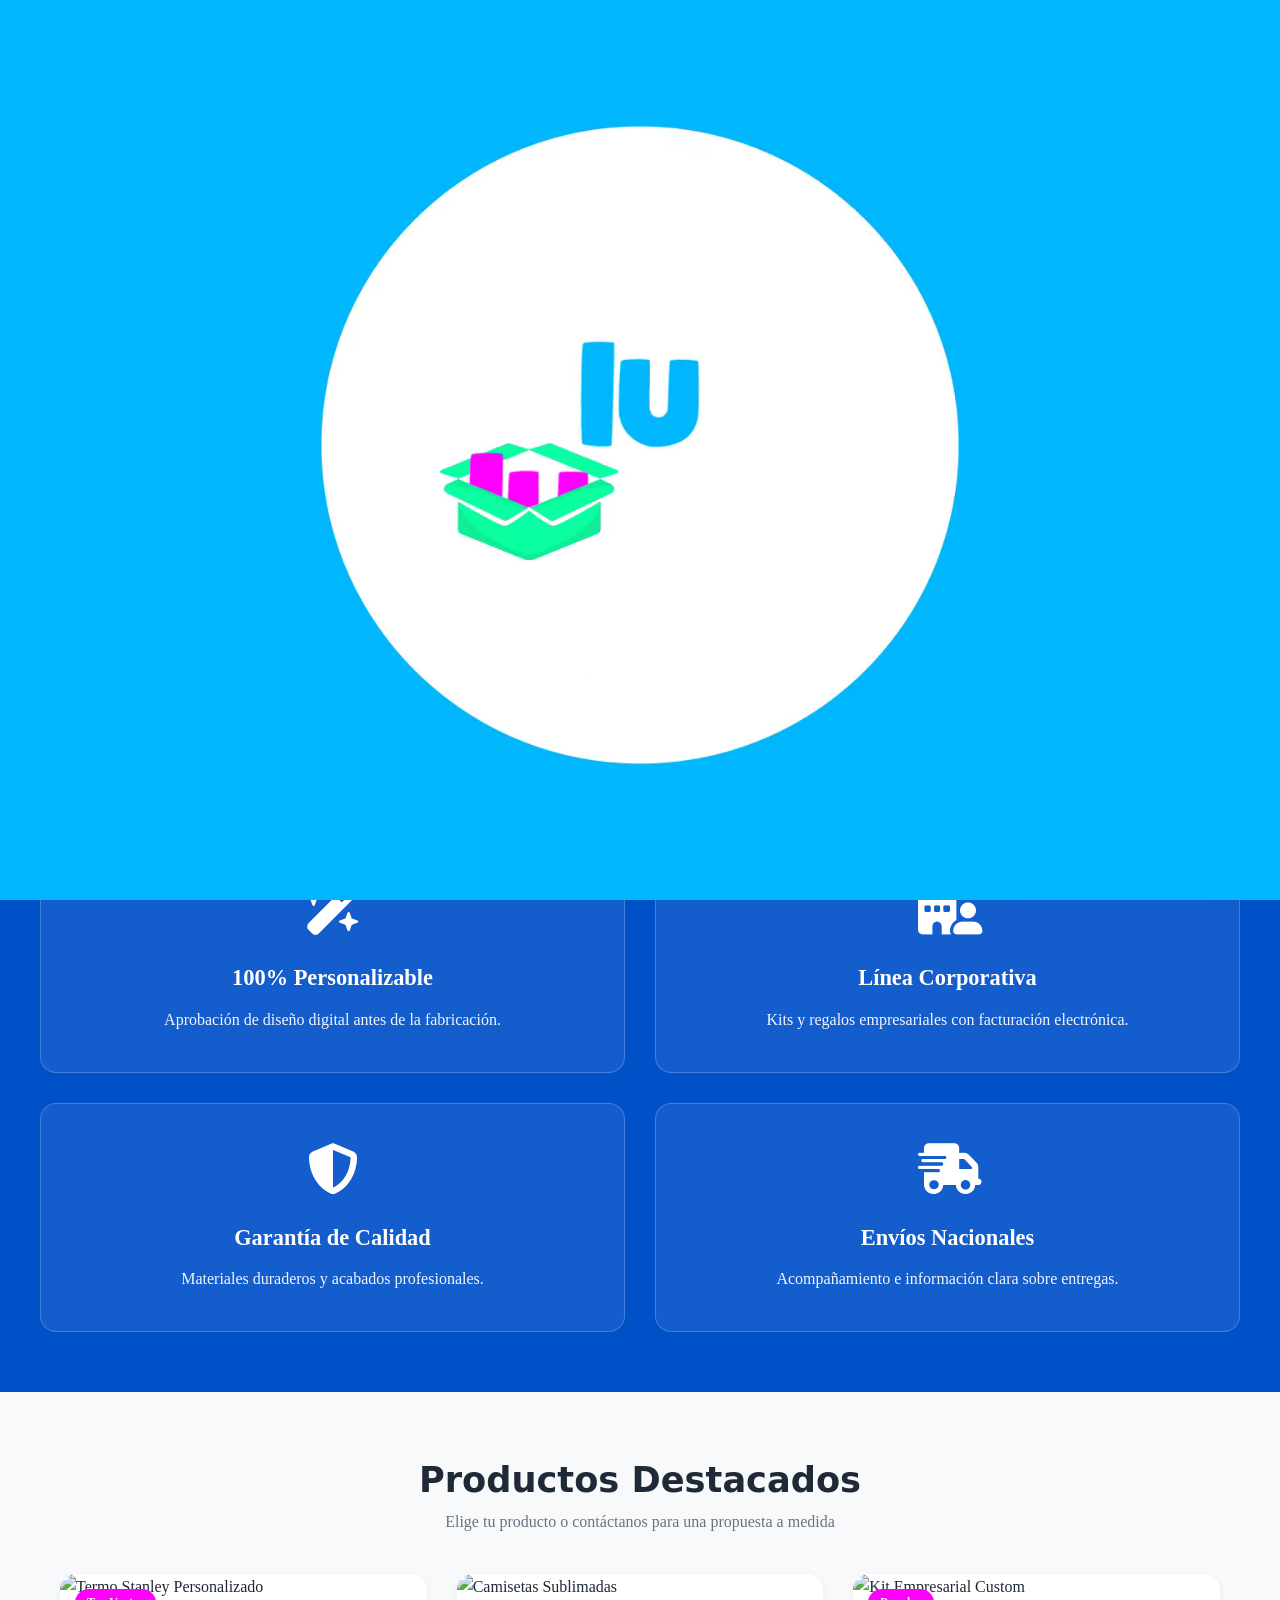
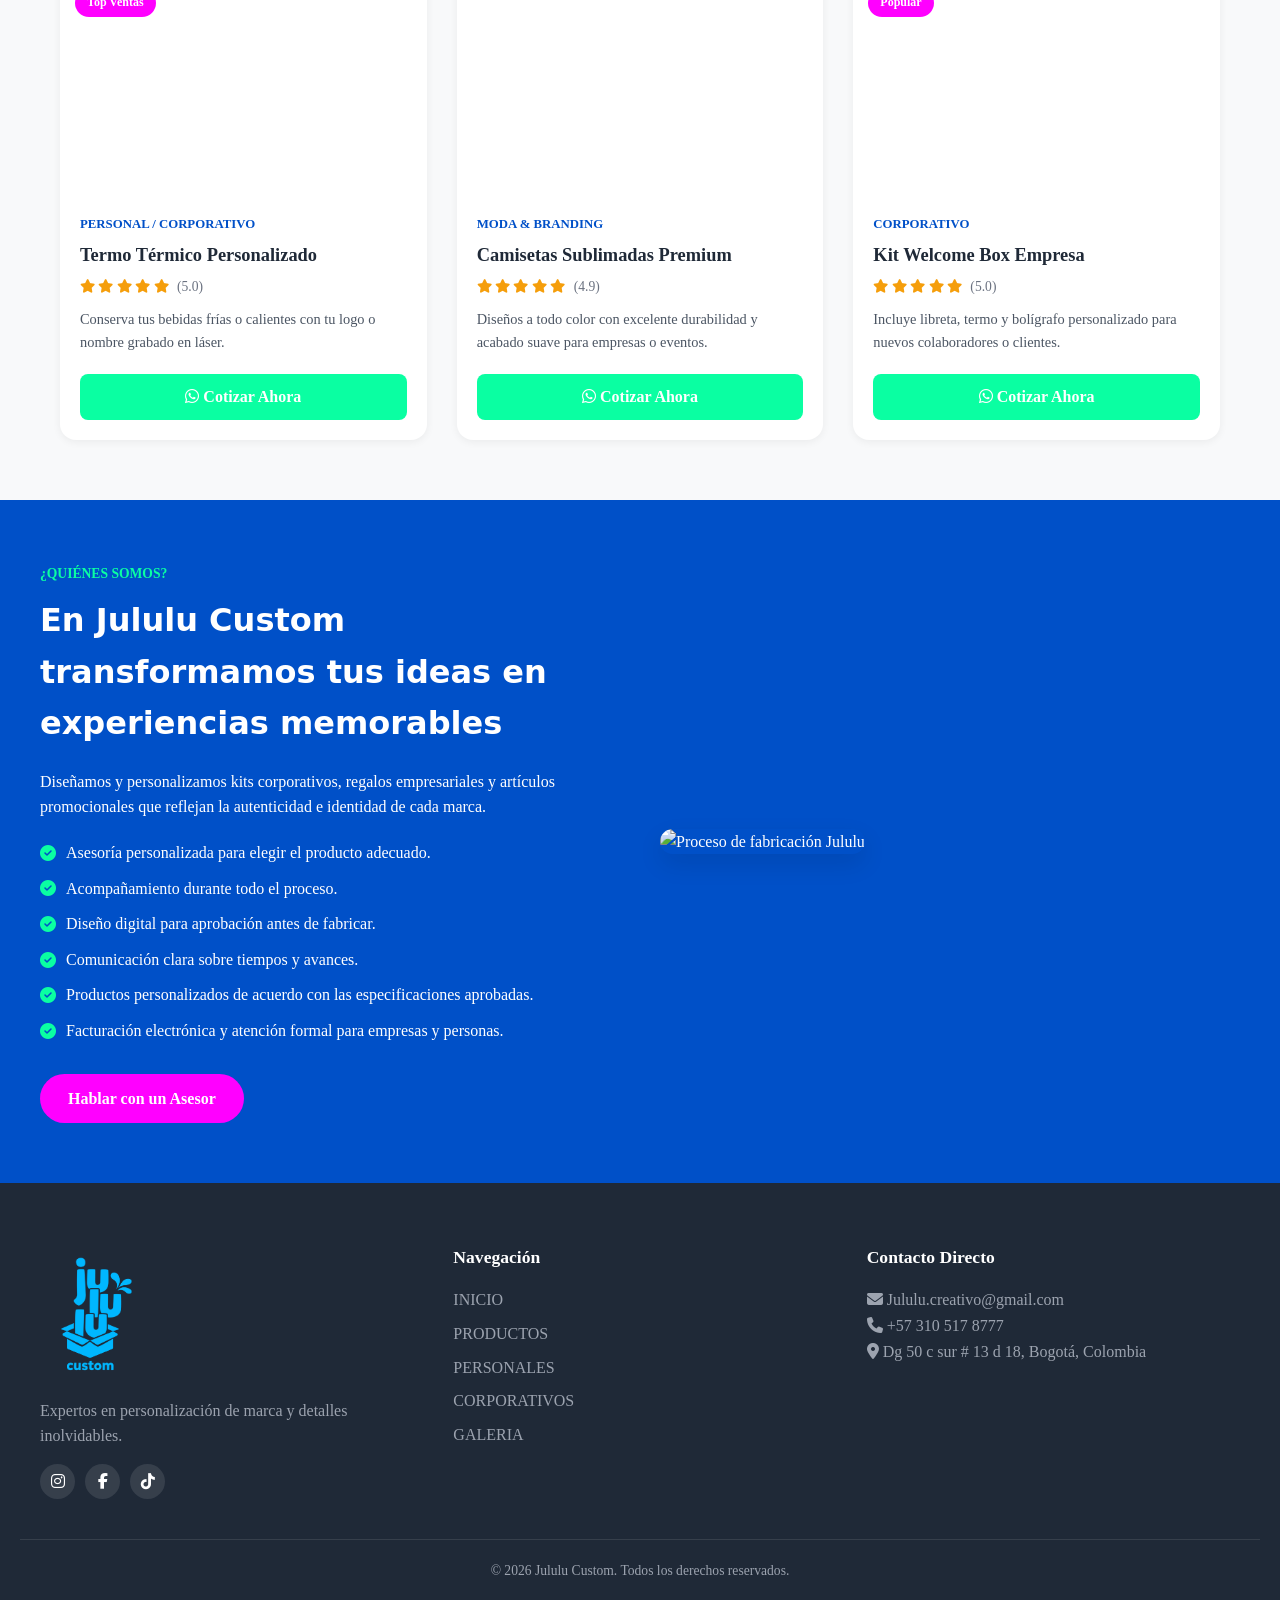
==== index.html @ 5c9a52f3 "carrusel inicial organizado y responsivo" ====
<!DOCTYPE html>
<html lang="es">
<head>
  <meta charset="UTF-8">
  <meta name="viewport" content="width=device-width, initial-scale=1.0">
  <script src="https://cdn.tailwindcss.com"></script>
  
  <title>Jululu Custom | Regalos Personales y Corporativos</title>

  <!-- Configuración de tus colores personalizados de Jululu -->
  <script>
    tailwind.config = {
      theme: {
        extend: {
          colors: {
            brand: {
              primary: '#00b7ff',    /* Azul principal */
              dark: '#0050c8',       /* Azul oscuro del borde */
              accent: '#ff00ff',    /* Rosa/Magenta */
              ahover: '#b0124a',
              dark: '#1f2937',          /* Gris Oscuro / Texto */
              lightbg: '#f8f9fa',      /* Fondo Claro Clean */
              white: '#ffffff',
              grayborder: '#e5e7eb',
              whatsappgreen: '#0affa2',
              shadowsm: '0 2px 8px rgba(0,0,0,0.06)',
              shadowmd: '0 10px 25px rgba(0,0,0,0.1)',
              transition: 'all 0.3s ease' 
            }
          }
        }
      }
    }
  </script>
  
  <!-- Fuentes Google Fonts -->
  <link rel="preconnect" href="https://fonts.googleapis.com">
  <link rel="preconnect" href="https://fonts.gstatic.com" crossorigin>
  <link href="https://fonts.googleapis.com/css2?family=Plus+Jakarta+Sans:wght@400;500;600;700;800&display=swap" rel="stylesheet">
  
  <!-- FontAwesome Icons -->
  <link rel="stylesheet" href="https://cdnjs.cloudflare.com/ajax/libs/font-awesome/6.4.0/css/all.min.css">
  <link rel="stylesheet" href="index.css">
</head>
<body>


  <!-- PRELOADER VIDEO INTRO -->
  <div id="preloader">
    <video id="preloader-video" autoplay muted playsinline>
      <!-- Video para celulares (Pantallas de 480px o menos) -->
      <source src="./video/Entrada_CEL_ALPHA.webm" type="video/webm" media="(max-width: 480px)">
      <source src="./video/Entrada_WEB_SONIDO.webm" type="video/webm">
      Tu navegador no soporta videos en WebM.
    </video>
  </div>

<header class="main-header">
  <!-- Top Bar: Redes y Buscador -->
  <div class="top-bar">
    <div class="social-icons">
      <a href="#" aria-label="Instagram"><i class="fa-brands fa-instagram"></i></a>
      <a href="#" aria-label="Facebook"><i class="fa-brands fa-facebook-f"></i></a>
      <a href="#" aria-label="TikTok"><i class="fa-brands fa-tiktok"></i></a>
    </div>

    <!-- Cajas del buscador en la top-bar -->
<div class="search-box">
  <input type="text" id="searchInput" placeholder="Buscar producto...">
  <button id="searchBtn" aria-label="Buscar">
    <i class="fa-solid fa-magnifying-glass"></i>
  </button>
</div>
  </div>

  <!-- Nav Principal -->
  <nav class="main-nav" id="mainNav">
    
    <!-- 1. CAPA INDEPENDIENTE PARA EL BORDE OSCURO DEL BOLSILLO -->
    <div class="pocket-border"></div>

    <!-- 2. CAPA INDEPENDIENTE PARA EL AZUL PRINCIPAL DEL BOLSILLO -->
    <div class="pocket-bg"></div>

    <!-- 3. LOGO COLOCADO SOBRE EL BOLSILLO -->
    <a href="#" class="brand-logo">
      <img src="./img/logos/Logo_Jululu_RGB_1b.png" alt="Jululu Custom">
    </a> 

    <!-- Enlaces del Menú -->
    <ul class="nav-list" id="navList">
  <li><a href="#inicio" class="active">INICIO</a></li>
  <li><a href="./pages/html/productos.html">PRODUCTOS</a></li>
  <li><a href="#personales">PERSONALES</a></li>
  <li><a href="#corporativos">CORPORATIVOS</a></li>
  <li><a href="#galeria">GALERIA</a></li>
  <li><a href="#nosotros">NOSOTROS</a></li>
  <li><a href="#contacto">CONTACTO</a></li>
</ul>
    <!-- BOTÓN HAMBURGUESA (Móviles / Tablets) -->
  <button class="hamburger-btn" id="hamburgerBtn" aria-label="Abrir menú">
    <i class="fa-solid fa-bars"></i>
  </button>

  </nav>
</header>

<section id="inicio" class="relative w-full mt-[97px] md:mt-[100px] overflow-hidden bg-gray-900">
  
  <button id="prevBtn" type="button" aria-label="Anterior" 
          class="absolute left-2 md:left-4 top-1/2 -translate-y-1/2 z-20 w-8 h-8 md:w-11 md:h-11 bg-black/40 hover:bg-black/70 text-white rounded-full flex items-center justify-center transition-all duration-300">
    <i class="fa-solid fa-chevron-left text-xs md:text-base"></i>
  </button>

  <div class="relative w-full aspect-[4/3] sm:aspect-[16/9] md:aspect-[21/9] max-h-[500px] overflow-hidden flex items-center justify-center bg-gray-900">
    
    <img id="sliderImg" 
         src="./img/amor y amistad.png" 
         alt="Promoción Amor y Amistad" 
         class="w-full h-full object-contain object-center transition-opacity duration-300">

    <div class="absolute inset-0 bg-black/10 pointer-events-none"></div>
  </div>

  <button id="nextBtn" type="button" aria-label="Siguiente" 
          class="absolute right-2 md:right-4 top-1/2 -translate-y-1/2 z-20 w-8 h-8 md:w-11 md:h-11 bg-black/40 hover:bg-black/70 text-white rounded-full flex items-center justify-center transition-all duration-300">
    <i class="fa-solid fa-chevron-right text-xs md:text-base"></i>
  </button>

</section>

  <!-- BENEFICIOS / PROPUESTA DE VALOR -->
  <section class="features-section">
    <div class="feature-card">
      <i class="fa-solid fa-wand-magic-sparkles"></i>
      <h3>100% Personalizable</h3>
      <p>Aprobación de diseño digital antes de la fabricación.</p>
    </div>
    <div class="feature-card">
      <i class="fa-solid fa-building-user"></i>
      <h3>Línea Corporativa</h3>
      <p>Kits y regalos empresariales con facturación electrónica.</p>
    </div>
    <div class="feature-card">
      <i class="fa-solid fa-shield-halved"></i>
      <h3>Garantía de Calidad</h3>
      <p>Materiales duraderos y acabados profesionales.</p>
    </div>
    <div class="feature-card">
      <i class="fa-solid fa-truck-fast"></i>
      <h3>Envíos Nacionales</h3>
      <p>Acompañamiento e información clara sobre entregas.</p>
    </div>
  </section> 

  <!-- MUESTRARIO DE PRODUCTOS (E-COMMERCE GRID) -->
  <section class="products-section" id="productos">
    <div class="section-title">
      <h2>Productos Destacados</h2>
      <p>Elige tu producto o contáctanos para una propuesta a medida</p>
    </div>

    <div class="products-grid" id="productsGrid" >
      <!-- Producto 1 -->
      <div class="product-card">
        <div class="product-badge">Top Ventas</div>
        <div class="product-image">
          <img src="https://th.bing.com/th/id/OIP.mWzGfsyJFfBDMi2E736-TgHaD_?w=315&h=180&c=7&r=0&o=7&pid=1.7&rm=3" alt="Termo Stanley Personalizado">
        </div>
        <div class="product-info">
          <span class="category">Personal / Corporativo</span>
          <h3 class="product-title">Termo Térmico Personalizado</h3>
          <div class="rating">
            <i class="fa-solid fa-star"></i>
            <i class="fa-solid fa-star"></i>
            <i class="fa-solid fa-star"></i>
            <i class="fa-solid fa-star"></i>
            <i class="fa-solid fa-star"></i>
            <span>(5.0)</span>
          </div>
          <p class="description">Conserva tus bebidas frías o calientes con tu logo o nombre grabado en láser.</p>
          <div class="product-bottom">
            <a href="https://wa.me/573105178777?text=Hola,%20me%20interesa%20cotizar%20el%20Termo%20T%C3%A9rmico%20Personalizado" target="_blank" class="btn-buy">
              <i class="fa-brands fa-whatsapp"></i> Cotizar Ahora
            </a>
          </div>
        </div>
      </div>

      <!-- Producto 2 -->
      <div class="product-card">
        <div class="product-image">
          <img src="https://fiverr-res.cloudinary.com/images/t_main1,q_auto,f_auto,q_auto,f_auto/gigs/402001499/original/2a91cf001648ac96b9eca57954fc0a11d2b18a4f/disenare-camisetas-personalizadas-para-sublimacion-completa.png" alt="Camisetas Sublimadas">
        </div>
        <div class="product-info">
          <span class="category">Moda & Branding</span>
          <h3 class="product-title">Camisetas Sublimadas Premium</h3>
          <div class="rating">
            <i class="fa-solid fa-star"></i>
            <i class="fa-solid fa-star"></i>
            <i class="fa-solid fa-star"></i>
            <i class="fa-solid fa-star"></i>
            <i class="fa-solid fa-star"></i>
            <span>(4.9)</span>
          </div>
          <p class="description">Diseños a todo color con excelente durabilidad y acabado suave para empresas o eventos.</p>
          <div class="product-bottom">
            <a href="https://wa.me/573105178777?text=Hola,%20me%20interesa%20cotizar%20Camisetas%20Sublimadas" target="_blank" class="btn-buy">
              <i class="fa-brands fa-whatsapp"></i> Cotizar Ahora
            </a>
          </div>
        </div>
      </div>

      <!-- Producto 3 -->
      <div class="product-card">
        <div class="product-badge">Popular</div>
        <div class="product-image">
          <img src="https://www.que.es/wp-content/uploads/2022/09/img_7f59fc553b4c0f15a590877986dc030e.jpg" alt="Kit Empresarial Custom">
        </div>
        <div class="product-info">
          <span class="category">Corporativo</span>
          <h3 class="product-title">Kit Welcome Box Empresa</h3>
          <div class="rating">
            <i class="fa-solid fa-star"></i>
            <i class="fa-solid fa-star"></i>
            <i class="fa-solid fa-star"></i>
            <i class="fa-solid fa-star"></i>
            <i class="fa-solid fa-star"></i>
            <span>(5.0)</span>
          </div>
          <p class="description">Incluye libreta, termo y bolígrafo personalizado para nuevos colaboradores o clientes.</p>
          <div class="product-bottom">
            <a href="https://wa.me/573105178777?text=Hola,%20quiero%20informaci%C3%B3n%20sobre%20Kits%20Corporativos" target="_blank" class="btn-buy">
              <i class="fa-brands fa-whatsapp"></i> Cotizar Ahora
            </a>
          </div>
        </div>
      </div>
    </div>

  </section>

  <!-- SECCIÓN SOBRE NOSOTROS -->
  <section class="about-section" id="nosotros">
    <div class="about-container">
      <div class="about-text">
        <span class="sub-title">¿Quiénes somos?</span>
        <h2>En Jululu Custom transformamos tus ideas en experiencias memorables</h2>
        <p>Diseñamos y personalizamos kits corporativos, regalos empresariales y artículos promocionales que reflejan la autenticidad e identidad de cada marca.</p>
        
        <ul class="check-list">
          <li><i class="fa-solid fa-circle-check"></i> Asesoría personalizada para elegir el producto adecuado.</li>
          <li><i class="fa-solid fa-circle-check"></i> Acompañamiento durante todo el proceso.</li>
          <li><i class="fa-solid fa-circle-check"></i> Diseño digital para aprobación antes de fabricar. </li>
          <li><i class="fa-solid fa-circle-check"></i> Comunicación clara sobre tiempos y avances.  </li>
          <li><i class="fa-solid fa-circle-check"></i> Productos personalizados de acuerdo con las especificaciones aprobadas.  </li>
          <li><i class="fa-solid fa-circle-check"></i> Facturación electrónica y atención formal para empresas y personas.</li>
        </ul>

        <a href="https://wa.me/573105178777?text=Hola%20quiero%20asesor%C3%ADa%20personalizada" target="_blank" class="btn btn-primary">Hablar con un Asesor</a>
      </div>
      <div class="about-image">
        <img src="https://tse4.mm.bing.net/th/id/OIP.PFWGAQLselK5mJglS11tmAHaE8?r=0&rs=1&pid=ImgDetMain&o=7&rm=3" alt="Proceso de fabricación Jululu">
      </div>
    </div>
  </section>

  <!-- FOOTER PRINCIPAL -->
  <footer class="main-footer" id="contacto">
    <div class="footer-container">
      <div class="footer-col brand-col">
        <img src="./img/logos/Logo_Jululu_RGB_2a.png" alt="">
        <p>Expertos en personalización de marca y detalles inolvidables.</p>
        <div class="footer-socials">
          <a href="#"><i class="fa-brands fa-instagram"></i></a>
          <a href="#"><i class="fa-brands fa-facebook-f"></i></a>
          <a href="#"><i class="fa-brands fa-tiktok"></i></a>
        </div>
      </div>

      <div class="footer-col">
        <h4>Navegación</h4>
        <ul>
            <li><a href="./index.html" class="active">INICIO</a></li>
            <li><a href="./pages/html/productos.html">PRODUCTOS</a></li>
            <li><a href="./pages/html/personales.html">PERSONALES</a></li>
            <li><a href="./pages/html/corporativos.html">CORPORATIVOS</a></li>
            <li><a href="./pages/html/galeria.html">GALERIA</a></li>
        </ul>
      </div>

      <div class="footer-col">
        <h4>Contacto Directo</h4>
        <p><i class="fa-solid fa-envelope"></i> Jululu.creativo@gmail.com</p>
        <p><i class="fa-solid fa-phone"></i> +57 310 517 8777</p>
        <p><i class="fa-solid fa-location-dot"></i> Dg 50 c sur # 13 d 18, Bogotá, Colombia</p>
      </div>
    </div>

    <div class="footer-bottom">
      <p>&copy; 2026 Jululu Custom. Todos los derechos reservados.</p>
    </div>
  </footer>

  <!-- BOTÓN FLOTANTE DE WHATSAPP -->
  <a href="https://wa.me/573105178777?text=Hola%20me%20interesa%20comprar%20con%20ustedes" 
     class="whatsapp-float" 
     target="_blank" 
     rel="noopener noreferrer" 
     aria-label="Contactar por WhatsApp">
    <i class="fa-brands fa-whatsapp"></i>
    <span class="tooltip-text">¿Necesitas ayuda?</span>
  </a>

  <script src="index.js"></script>
</body>
</html>
---- index.css ----
@import url('https://fonts.googleapis.com/css2?family=Agbalumo&family=Chewy&display=swap');
@import url('https://fonts.googleapis.com/css2?family=Agbalumo&family=Chewy&display=swap');

/* RESET & VARIABLES GENERALES */
* {
  box-sizing: border-box;
  margin: 0;
  padding: 0;
  /* font-family: 'Plus Jakarta Sans', sans-serif; */
}



:root {
  --primary: #00b7ff;       /* Azul Cian Moderno */
  --primary-dark: #0050c8;
  --accent: #ff00ff;        /* Rosa/Magenta Sofisticado */
  --accent-hover: #b0124a;
  --dark: #1f2937;          /* Gris Oscuro / Texto */
  --light-bg: #f8f9fa;      /* Fondo Claro Clean */
  --white: #ffffff;
  --gray-border: #e5e7eb;
  --whatsapp-green: #0affa2;
  --shadow-sm: 0 2px 8px rgba(0,0,0,0.06);
  --shadow-md: 0 10px 25px rgba(0,0,0,0.1);
  --transition: all 0.3s ease;
}
html, body {
  max-width: 100%;
  overflow-x: hidden;
}

html {
  scroll-behavior: smooth;
}

body {
  background-color: var(--light-bg);
  color: var(--dark);
  line-height: 1.6;
  position: relative;
}

/* TOP ANNOUNCEMENT BAR */
.announcement-bar {
  background-color: var(--dark);
  color: var(--white);
  text-align: center;
  padding: 8px 15px;
  font-size: 0.85rem;
  font-weight: 500;
}

/*inicio nav*/
/* ==========================================================================
   ESTRUCTURA DE CAPAS INDEPENDIENTES PARA EL BOLSILLO
   ========================================================================== */

.main-header {
  position: fixed;
  top: 0;
  left: 0;
  width: 100%;
  z-index: 1000;
  background-color: transparent;
}

/* TOP BAR BLANCA */
.top-bar {
  background-color: #ffffff;
  display: flex;
  justify-content: flex-end;
  align-items: center;
  padding: 6px 30px;
  height: 45px;
  position: relative;
  z-index: 10;
}

.social-icons {
  position: absolute;
  left: 50%;
  transform: translateX(-100%);
  display: flex;
  gap: 20px;
}

.social-icons a{
  background-color: var(--accent);
  border-radius: 50%;
  width: 30px;
  height: 30px;
  text-align: center;
  color: var(--light-bg);
}

.search-box {
  display: flex;
  align-items: center;
  border: 1px solid #e5e7eb;
  border-radius: 20px;
  padding: 2px 10px;
  background-color: #ffffff;
}

.search-box input {
  border: none;
  outline: none;
  font-size: 0.8rem;
  width: 150px;
}

/* BARRA AZUL BASE */
.main-nav {
  position: relative;
  height: 52px;
  background-color: var(--primary, #00b7ff);
  border-top: 8px solid var(--primary-dark, #0050c8); /* Borde superior para toda la barra recta */
  display: flex;
  align-items: center;
  justify-content: flex-end;
  padding-right: 30px;
  overflow: visible !important; /* IMPORTANTE: Permite que el bolsillo sobresalga */
  border-radius: 3px;
}
/* ==========================================================================
   AJUS-7 DE PRECISIÓN DE CAPAS PARA EL BOLSILLO
   ========================================================================== */

/* 1. CAPA DEL BORDE AZUL OSCURO (Apertura suave y punta profunda) */
.pocket-border {
  position: absolute;
  top: -6px;
  left: 0;
  width: 520px;       /* Ampliamos el ancho total del bolsillo */
  height: 80px;       /* Altura total para la caida */
  background-color: var(--primary-dark, #0050c8);
  z-index: 1;

  /* 
    Puntos:
    0% 0%: Arriba a la izquierda (deja ver el fondo blanco arriba)
    0% 25%: Baja por el borde lateral
    35% 100%: PUNTA MÁS PROFUNDA EN EL EJE Y (Bolsillo)
    100% 0%: Subida diagonal hacia la barra azul recta
  */
  clip-path: polygon(
    0% 0%,
    0% 20%,
    78% 85%,
    65% 68%,
    155% 10%
  );
  -webkit-clip-path: polygon(
    0% 0%,
    0% 20%,
    18% 85%,
    35% 68%,
    100% 0%
  );
}

/* 2. CAPA FRONTAL AZUL CLARO (Desfasada para revelar el borde oscuro) */
.pocket-bg {
  position: absolute;
  top: -10px;
  left: 0;
  width: 512px;
  height: 75px;
  background-color: white;
  z-index: 2;
  

  /* Deja expuesto el borde oscuro abajo y en la diagonal */
  clip-path: polygon(
    0% 0%,
    0% 15%,
    17% 68%,
    17% 68%,
    100% 0%
  );
  -webkit-clip-path: polygon(
    0% 0%,
    0% 20%,
    17% 68%,
    17% 68%,
    100% 0%
  );
}

/* POSICIONAMIENTO DEL LOGO DENTRO DEL BOLSILLO */
.brand-logo {
  position: absolute;
  left: 45px;          /* Lo ubica en la zona más ancha del bolsillo */
  top: -78px;         /* Ajusta la altura para que repose sobre el área azul */
  z-index: 10;        /* Mantiene el logo por encima de todas las capas */
  width: 190px;       /* Tamaño proporcional para no saturar el espacio */
  display: block;
}

.brand-logo img {
  width: 100%;
  height: auto;
  display: block;
  object-fit: contain;
}

/* MENÚ DE NAVEGACIÓN */
.nav-list {
  position: relative;
  z-index: 5;
  display: flex;
  align-items: center;
  gap: 12px;
  list-style: none;
  margin: 0;
}

.nav-list a {
  color: #ffffff;
  text-decoration: none;
  font-weight: 700;
  font-size: 0.85rem;
  letter-spacing: 0.5px;
  text-transform: uppercase;
  padding: 4px 1px;
  transition: background 0.3s ease;
  border-radius: 4px;
}

.nav-list a:hover,
.nav-list a.active {
  background-color: var(--primary-dark, #0050c8);
}

/*fin nav*/

/*MENU HAMBURGUESA */

/* ==========================================================================
   ESTILOS BASE DEL BOTÓN HAMBURGUESA (Oculto en Desktop)
   ========================================================================== */
.hamburger-btn {
  display: none; /* Por defecto oculto en pantallas grandes */
  background: none;
  border: none;
  color: #ffffff;
  font-size: 1.5rem;
  cursor: pointer;
  z-index: 10;
  padding: 5px 10px;
}

/* ==========================================================================
   MEDIA QUERIES (RESPONSIVE) - De 992px hacia abajo
   ========================================================================== */
@media (max-width: 992px) {
  
  /* 1. MOSTRAR EL BOTÓN HAMBURGUESA */
  .hamburger-btn {
    display: block;
  }

  /* 2. REORGANIZAR EL MENÚ DESPLEGABLE */
  .nav-list {
    position: absolute;
    top: 100%; /* Aparece justo debajo del nav */
    right: 0;
    width: 250px;
    background-color: var(--primary-dark, #0050c8);
    flex-direction: column;
    align-items: flex-start;
    padding: 15px 20px;
    gap: 15px;
    border-radius: 0 0 0 12px;
    box-shadow: 0 8px 16px rgba(0, 0, 0, 0.2);
    
    /* Estado inicial: Oculto */
    display: none;
  }

  /* Clase que activa JavaScript al dar clic */
  .nav-list.show {
    display: flex;
  }

  .nav-list a {
    width: 100%;
    display: block;
    padding: 8px 12px;
  }

  /* 3. REAJUSTAR EL BOLSILLO PARA PANTALLAS PEQUEÑAS */
  .pocket-border {
    width: 260px; /* Reducimos el ancho para que no choque con la hamburguesa */
    height: 70px;
    clip-path: polygon(
      0% 0%,
      0% 20%,
      22% 75%,
      100% 0%
    );
    -webkit-clip-path: polygon(
      0% 0%,
      0% 20%,
      22% 75%,
      100% 0%
    );
  }

  .pocket-bg {
    width: 255px;
    height: 66px;
    clip-path: polygon(
      0% 0%,
      0% 15%,
      22% 70%,
      100% 0%
    );
    -webkit-clip-path: polygon(
      0% 0%,
      0% 15%,
      22% 70%,
      100% 0%
    );
  }

  /* Reajuste del logo en móvil */
  .brand-logo {
    width: 110px;
    left: 10px;
    top: -22px;
  }
}

/* BOTONES GENERALES */
.btn {
  display: inline-block;
  padding: 12px 28px;
  border-radius: 30px;
  font-weight: 700;
  text-decoration: none;
  transition: var(--transition);
}

.btn-primary {
  background-color: var(--accent);
  color: var(--white);
}

.btn-primary:hover {
  background-color: var(--accent-hover);
  transform: translateY(-2px);
}

.btn-secondary {
  background-color: var(--white);
  color: var(--dark);
}

.btn-secondary:hover {
  background-color: #f3f4f6;
  transform: translateY(-2px);
}



.slider-btn:hover {
  background: rgba(255, 255, 255, 0.8);
  color: var(--dark);
}

.prev { left: 20px; }
.next { right: 20px; }

/* ==========================================================================
   FEATURES-SECTION: FONDO FULL WIDTH (100% ANCHO) Y GRID CENTRADO
   ========================================================================== */

.features-section {
  position: relative !important;
  width: 100% !important; /* Ocupa todo el ancho de la pantalla */
  max-width: 100% !important; /* Elimina la restricción del ancho máximo */
  background-color: var(--primary-dark) !important; /* Tu color azul de nav:hover */
  padding: 60px 40px !important; /* Espaciado interno horizontal y vertical */
  margin: 0 !important; /* Elimina márgenes laterales */
  box-sizing: border-box !important;
  z-index: 1 !important;

  /* Mantiene las 2 columnas pero distribuidas internamente */
  display: grid !important;
  grid-template-columns: repeat(2, minmax(0, 1fr)) !important; 
  gap: 30px !important;
}



/* Tarjetas individuales dentro del bloque */
.features-section .feature-card {
  background-color: rgba(255, 255, 255, 0.08) !important;
  border: 1px solid rgba(255, 255, 255, 0.2) !important;
  border-radius: 16px !important;
  padding: 40px 30px !important;
  text-align: center !important;
  color: #ffffff !important;
  box-shadow: none !important;
  cursor: default !important;
  transition: none !important;
  transform: none !important;
  
  display: flex !important;
  flex-direction: column !important;
  align-items: center !important;
  justify-content: center !important;
}

/* Evita animaciones hover */
.features-section .feature-card:hover {
  transform: none !important;
  box-shadow: none !important;
  background-color: rgba(255, 255, 255, 0.08) !important;
}

/* Tamaño de íconos y textos */
.features-section .feature-card i,
.features-section .feature-card svg,
.features-section .feature-card img,
.features-section .feature-card .icon {
  font-size: 3.2rem !important;
  width: 60px !important;
  height: 60px !important;
  margin-bottom: 16px !important;
  color: #ffffff !important;
  fill: #ffffff !important;
}

.features-section .feature-card h3,
.features-section .feature-card h4 {
  color: #ffffff !important;
  font-size: 1.4rem !important;
  font-weight: 700 !important;
  margin-top: 0 !important;
  margin-bottom: 12px !important;
}

.features-section .feature-card p {
  color: #ffffff !important;
  font-size: 1rem !important;
  line-height: 1.5 !important;
  opacity: 0.95 !important;
  margin: 0 !important;
}

/* Responsivo para celulares */
@media (max-width: 768px) {
  .features-section {
    grid-template-columns: 1fr !important;
    padding: 40px 20px !important;
    gap: 20px !important;
  }
}

/* PRODUCTOS GRID */
.products-section {
  max-width: 1200px;
  margin: 60px auto;
  padding: 0 20px;
}

.section-title {
  text-align: center;
  margin-bottom: 40px;
}

.section-title h2 {
  font-size: 2.2rem;
  font-weight: 800;
  color: var(--dark);
}

.section-title p {
  color: #6b7280;
}

.products-grid {
  display: grid;
  grid-template-columns: repeat(auto-fit, minmax(280px, 1fr));
  gap: 30px;
}

.product-card {
  background: var(--white);
  border-radius: 16px;
  overflow: hidden;
  box-shadow: var(--shadow-sm);
  transition: var(--transition);
  position: relative;
  display: flex;
  flex-direction: column;
}

.product-card:hover {
  transform: translateY(-6px);
  box-shadow: var(--shadow-md);
}

.product-badge {
  position: absolute;
  top: 15px;
  left: 15px;
  background-color: var(--accent);
  color: var(--white);
  padding: 4px 12px;
  border-radius: 20px;
  font-size: 0.75rem;
  font-weight: 700;
  z-index: 5;
}

.product-image {
  height: 220px;
  overflow: hidden;
}

.product-image img {
  width: 100%;
  height: 100%;
  object-fit: cover;
}

.product-info {
  padding: 20px;
  display: flex;
  flex-direction: column;
  flex-grow: 1;
}

.product-info .category {
  font-size: 0.8rem;
  color: var(--primary-dark);
  font-weight: 600;
  text-transform: uppercase;
}

.product-info h3 {
  font-size: 1.15rem;
  margin: 6px 0;
}

.rating {
  color: #f59e0b;
  font-size: 0.85rem;
  margin-bottom: 10px;
}

.rating span {
  color: #6b7280;
  margin-left: 5px;
}

.product-info .description {
  font-size: 0.9rem;
  color: #4b5563;
  margin-bottom: 20px;
  flex-grow: 1;
}

.btn-buy {
  display: block;
  width: 100%;
  text-align: center;
  background-color: var(--whatsapp-green);
  color: var(--white);
  padding: 10px;
  border-radius: 8px;
  text-decoration: none;
  font-weight: 700;
  transition: var(--transition);
}

.btn-buy:hover {
  background-color: #1eb857;
}

/* SOBRE NOSOTROS */
.about-section {
  background-color: var(--primary-dark);
  color: white;
  padding: 60px 20px;
}
h2{
  font-family:"Chewy", system-ui; ;
}

.about-container {
  max-width: 1200px;
  margin: 0 auto;
  display: grid;
  grid-template-columns: 1fr 1fr;
  gap: 40px;
  align-items: center;
}

.sub-title {
  color: var(--whatsapp-green);
  font-weight: 700;
  text-transform: uppercase;
  font-size: 0.85rem;
}

.about-text h2 {
  font-size: 2rem;
  margin: 10px 0 20px 0;
}

.check-list {
  list-style: none;
  margin: 20px 0 30px 0;
}

.check-list li {
  margin-bottom: 10px;
  display: flex;
  align-items: center;
  gap: 10px;
}

.check-list i {
  color: var(--whatsapp-green);
}

.about-image img {
  width: 100%;
  border-radius: 16px;
  box-shadow: var(--shadow-md);
}

/* FOOTER */
.main-footer {
  background-color: var(--dark);
  color: #9ca3af;
  padding: 60px 20px 20px 20px;
}

.footer-container {
  max-width: 1200px;
  margin: 0 auto;
  display: grid;
  grid-template-columns: repeat(auto-fit, minmax(250px, 1fr));
  gap: 40px;
  margin-bottom: 40px;
}

.footer-col h3 {
  color: var(--white);
  font-size: 1.5rem;
  margin-bottom: 12px;
}

.footer-col h3 span {
  color: var(--accent);
}

.footer-col h4 {
  color: var(--white);
  font-size: 1.1rem;
  margin-bottom: 16px;
}

.footer-col ul {
  list-style: none;
}

.footer-col ul a {
  color: #9ca3af;
  text-decoration: none;
  display: block;
  margin-bottom: 8px;
  transition: var(--transition);
}

.footer-col ul a:hover {
  color: var(--white);
}

.footer-socials {
  display: flex;
  gap: 10px;
  margin-top: 15px;
}

.footer-socials a {
  color: var(--white);
  background: rgba(255,255,255,0.1);
  width: 35px;
  height: 35px;
  border-radius: 50%;
  display: flex;
  align-items: center;
  justify-content: center;
  text-decoration: none;
}
.footer-socials a:hover{
  color: var(--accent);
}

.footer-bottom {
  text-align: center;
  padding-top: 20px;
  border-top: 1px solid rgba(255,255,255,0.1);
  font-size: 0.85rem;
}

/* BOTÓN FLOTANTE WHATSAPP */
.whatsapp-float {
  position: fixed;
  bottom: 25px;
  right: 25px;
  background-color: var(--whatsapp-green);
  color: var(--white);
  width: 60px;
  height: 60px;
  border-radius: 50%;
  display: flex;
  align-items: center;
  justify-content: center;
  font-size: 32px;
  box-shadow: var(--shadow-md);
  z-index: 1000;
  text-decoration: none;
  transition: var(--transition);
}

.whatsapp-float:hover {
  transform: scale(1.1);
}

.tooltip-text {
  position: absolute;
  right: 70px;
  background: var(--dark);
  color: white;
  padding: 5px 12px;
  border-radius: 6px;
  font-size: 0.8rem;
  white-space: nowrap;
  opacity: 0;
  pointer-events: none;
  transition: var(--transition);
}

.whatsapp-float:hover .tooltip-text {
  opacity: 1;
}

/* PRELOADER FULLSCREEN RESPONSIVE */
#preloader {
  position: fixed;
  top: 0;
  left: 0;
  width: 100%;
  height: 100vh;
  height: 100dvh;
  /* Utiliza 100dvh para evitar saltos por las barras dinámicas del navegador en móvil */
  height: 100dvh; 
  background-color: transparent !important;
  background: transparent !important; /* Ajusta este color al de tu fondo de video (por ejemplo, el azul cian) */
  display: flex;
  justify-content: center;
  align-items: center;
  z-index: 99999;
  transition: opacity 0.6s ease, visibility 0.6s ease;
  overflow: hidden;
}

#preloader-video {
  width: 100%;
  height: 100%;
  /* Cambiamos 'cover' por 'contain' para garantizar que el video nunca se recorte */
  object-fit: cover; 
  max-width: 100%;
  max-height: 100%;
}



/* Clase para ocultar el preloader */
#preloader.fade-out {
  opacity: 0;
  visibility: hidden;
  pointer-events: none;
}

/* ==========================================================================
   AJUSTE DE TAMAÑO PARA EL LOGO DEL FOOTER
   ========================================================================== */
.footer-col.brand-col img,
.brand-col img {
  width: 110px;          /* Ajusta el ancho deseado (puedes probar entre 120px y 150px) */
  max-width: 100%;       /* Asegura que no se desborde en móviles */
  height: auto;          /* Mantiene la proporción de la imagen sin distorsionar */
  display: block;
  margin-bottom: 12px;   /* Espaciado inferior con respecto al texto descriptivo */
}
@media (max-width: 992px) {
  
  /* 1. MOSTRAR EL BOTÓN HAMBURGUESA */
  .hamburger-btn {
    display: block;
  }

  /* 2. REORGANIZAR EL MENÚ DESPLEGABLE */
  .nav-list {
    position: absolute;
    top: 100%;
    right: 0;
    width: 250px;
    background-color: rgba(0, 80, 200, 0.75);
    backdrop-filter: blur(10px);
    -webkit-backdrop-filter: blur(10px);
    flex-direction: column;
    align-items: flex-start;
    padding: 15px 20px;
    gap: 15px;
    border-radius: 0 0 0 12px;
    border: 1px solid rgba(255, 255, 255, 0.15);
    box-shadow: 0 8px 16px rgba(0, 0, 0, 0.25);
    display: none;
  }

  .nav-list.show {
    display: flex;
  }

  .nav-list a {
    width: 100%;
    display: block;
    padding: 8px 12px;
  }

  /* 3. REAJUSTAR EL BOLSILLO PARA PANTALLAS PEQUEÑAS */
  .pocket-border {
    width: 280px;
    height: 75px;
    clip-path: polygon(
      0% 0%,
      0% 20%,
      22% 75%,
      100% 0%
    );
    -webkit-clip-path: polygon(
      0% 0%,
      0% 20%,
      22% 75%,
      100% 0%
    );
  }

  .pocket-bg {
    width: 275px;
    height: 70px;
    clip-path: polygon(
      0% 0%,
      0% 15%,
      22% 70%,
      100% 0%
    );
    -webkit-clip-path: polygon(
      0% 0%,
      0% 15%,
      22% 70%,
      100% 0%
    );
  }

  /* 4. POSICIONAMIENTO Y ESCALA DEL LOGO EN PANTALLAS PEQUEÑAS */
  .brand-logo {
    width: 120px;   /* Reducimos el ancho para que entre en la cuna */
    left: 25px;     /* Desplazamos a la derecha dentro del espacio blanco */
    top: -50px;     /* Subimos la posición vertical para centrarlo */
  }
}

/* MEDIA QUERIES (RESPONSIVE) */
@media (max-width: 900px) {
  .about-container {
    grid-template-columns: 1fr;
  }
}

@media (max-width: 768px) {
 
  #preloader {
    position: fixed;
    top: 0;
    left: 0;
    width: 100vw;
    height: 100dvh; /* Cubre el alto total del navegador móvil */
    background-color: #000; /* O el color principal de tu marca */
  }

  #preloader-video {
    width: 100% !important;
    height: 100% !important;
    object-fit: cover !important; /* Estira el video para cubrir toda la pantalla */
    object-position: center !important; /* Mantiene el centro del video siempre enfocado */
  }


  .social-icons {
    display: none;
  }

  /* Ajustamos la barra superior para distribuir el contenido */
  .top-bar {
    justify-content: flex-end;
    padding: 6px 15px;
  }

  /* La caja de búsqueda se adapta al espacio disponible */
  .search-box {
    display: flex !important;
    width: 100%;
    max-width: 220px; /* Ancho cómodo para teléfonos */
  }

  .search-box input {
    width: 100% !important;
    font-size: 0.8rem;
  }

  /*
    SE ELIMINÓ: .main-nav { display: none; }
    AHORA EL NAV SE MANTIENE VISIBLE PARA QUE LA HAMBURGUESA Y EL BOLSILLO FUNCIONEN
  */
  .main-nav {
    display: flex !important;
    position: relative;
  }


  .search-box input {
    width: 100px;
  }
}

/* AJUSTES PARA PANTALLAS MUY PEQUEÑAS (ANCHO MENOR O IGUAL A 370PX) */
@media (max-width: 360px) {
  /* En pantallas súper pequeñas (menos de 370px) permitimos que la caja siga visible */
  .search-box, 
  .header-actions {
    display: flex !important;
  }

  .search-box {
    max-width: 170px; /* Reducimos ligeramente el ancho para que no desborde */
  }

  .logo-text {
    font-size: 1.2rem;
  }


  /* 4. Dar una distribución limpia a los elementos restantes */
  .header-container {
    padding: 10px 12px;
    justify-content: space-between;
  }

  /* 1. Centrar texto general e ítems del grid */
  .main-footer,
  .footer-container,
  .footer-col {
    text-align: center !important;
    align-items: center !important;
    justify-content: center !important;
  }

  /* 2. Centrar el logo en la primera columna */
  .footer-col.brand-col img,
  .brand-col img {
    margin-left: auto !important;
    margin-right: auto !important;
  }

  /* 3. Centrar los íconos de redes sociales */
  .footer-socials {
    justify-content: center !important;
    width: 100%;
  }

  /* 4. Quitar márgenes o alineaciones a la izquierda de la lista */
  .footer-col ul {
    padding-left: 0 !important;
  }

  .footer-col ul li a {
    text-align: center !important;
  }
}
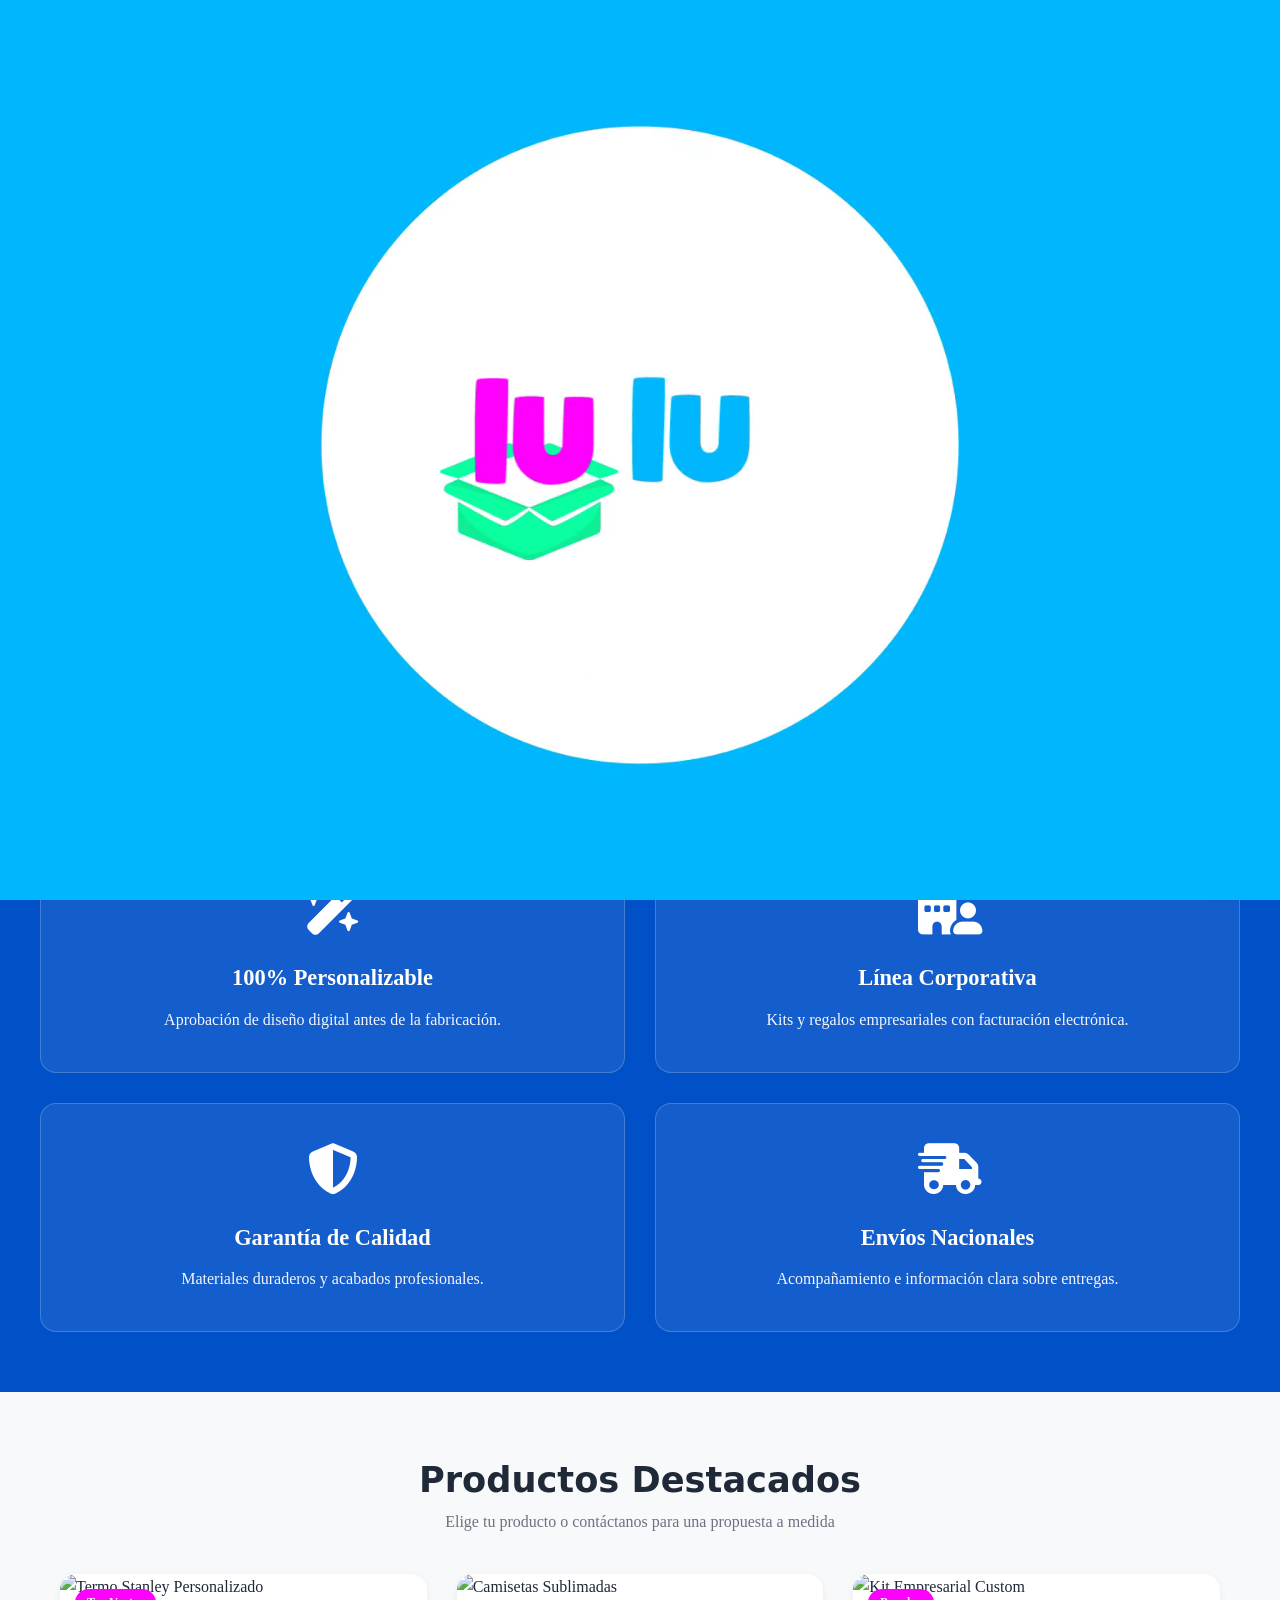
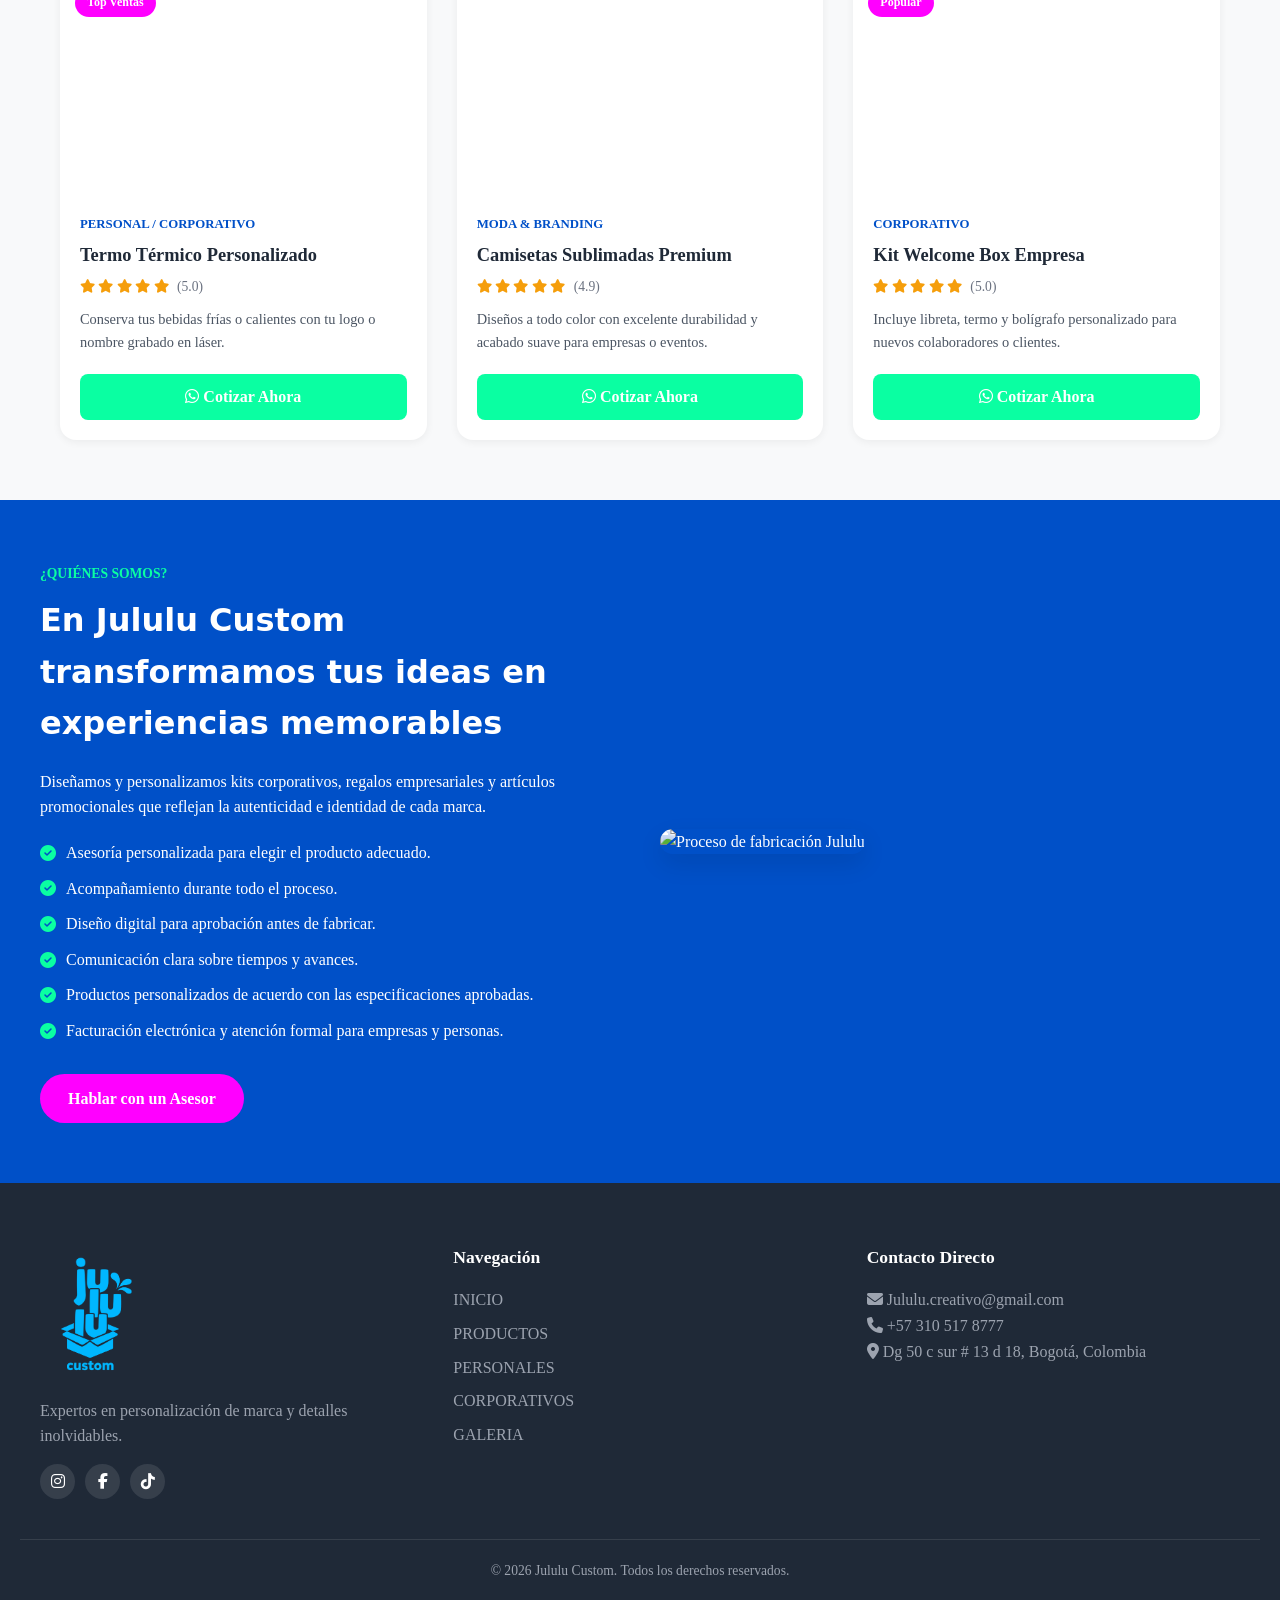
==== commit 7dfd95f0: "changes carrusel final" ====
--- a/index.html
+++ b/index.html
@@ -121,7 +121,6 @@
 
     <div class="absolute inset-0 bg-black/10 pointer-events-none"></div>
   </div>
-
   <button id="nextBtn" type="button" aria-label="Siguiente" 
           class="absolute right-2 md:right-4 top-1/2 -translate-y-1/2 z-20 w-8 h-8 md:w-11 md:h-11 bg-black/40 hover:bg-black/70 text-white rounded-full flex items-center justify-center transition-all duration-300">
     <i class="fa-solid fa-chevron-right text-xs md:text-base"></i>
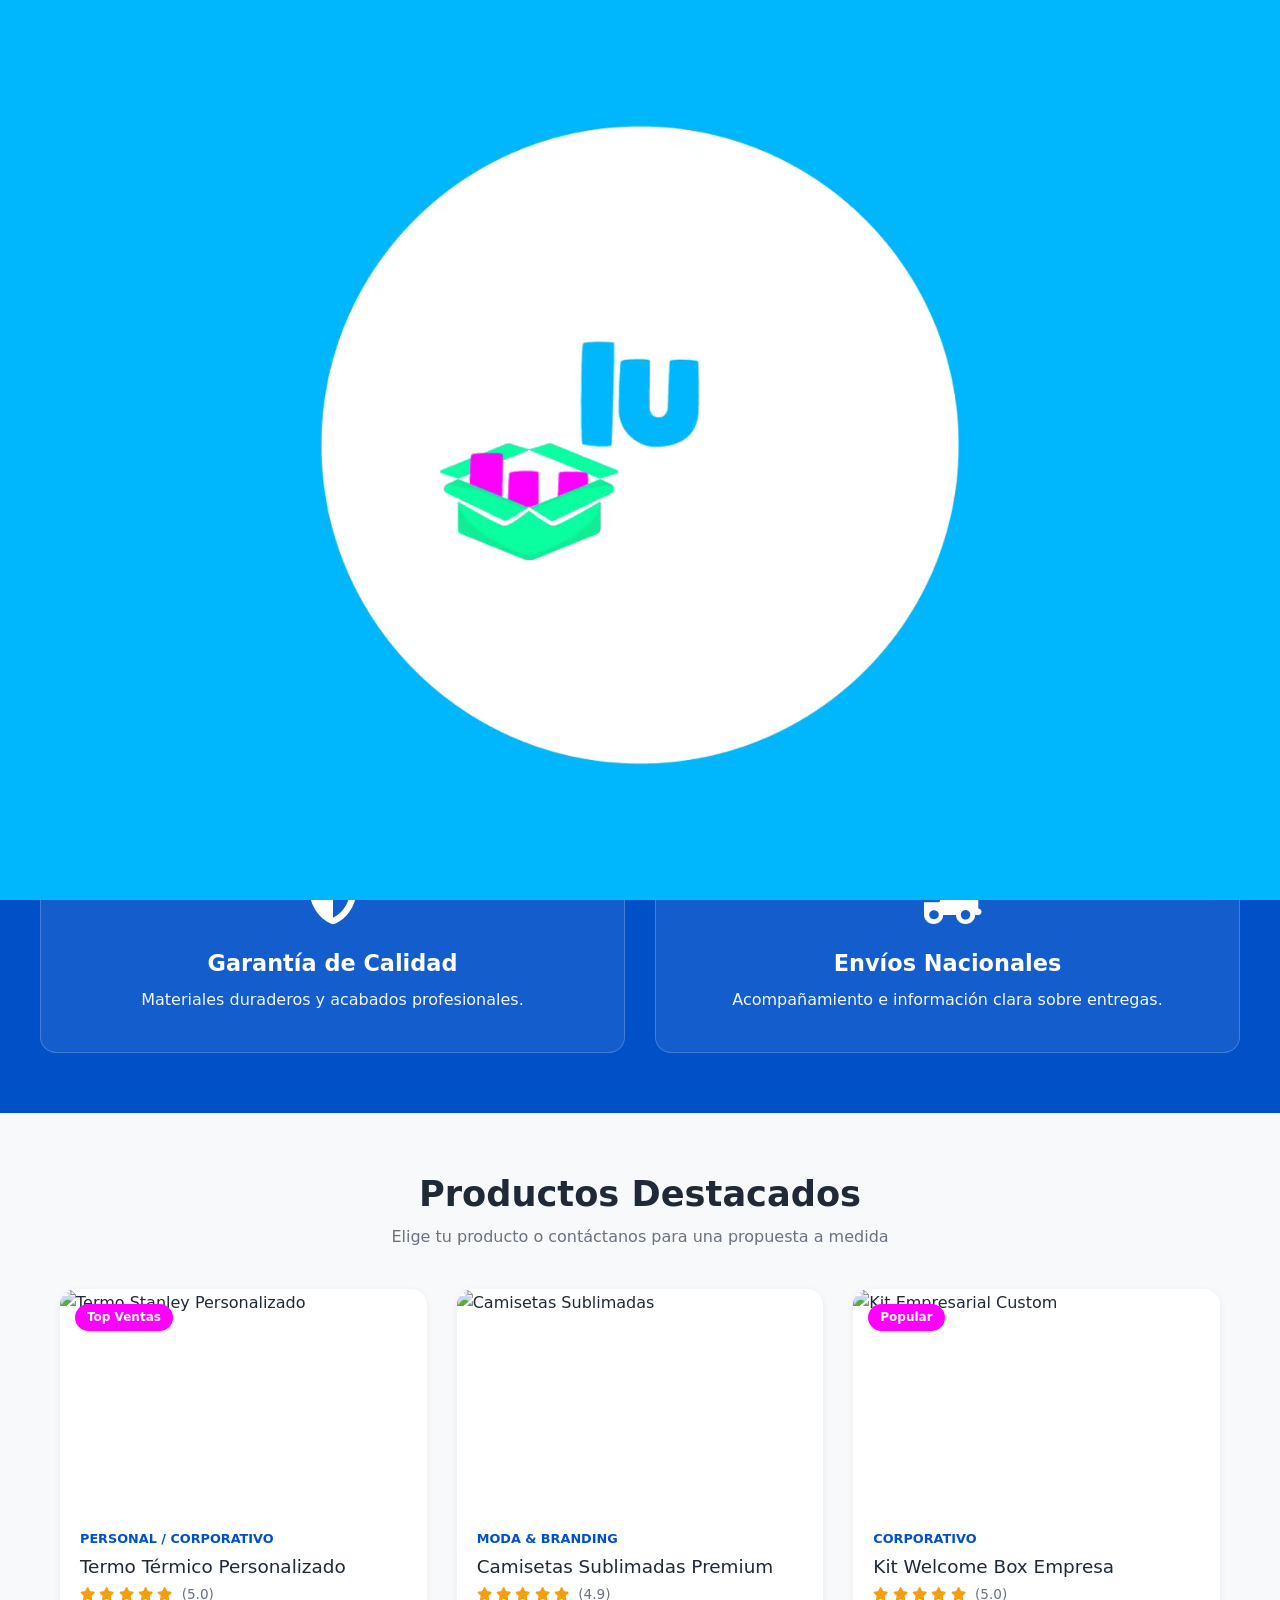
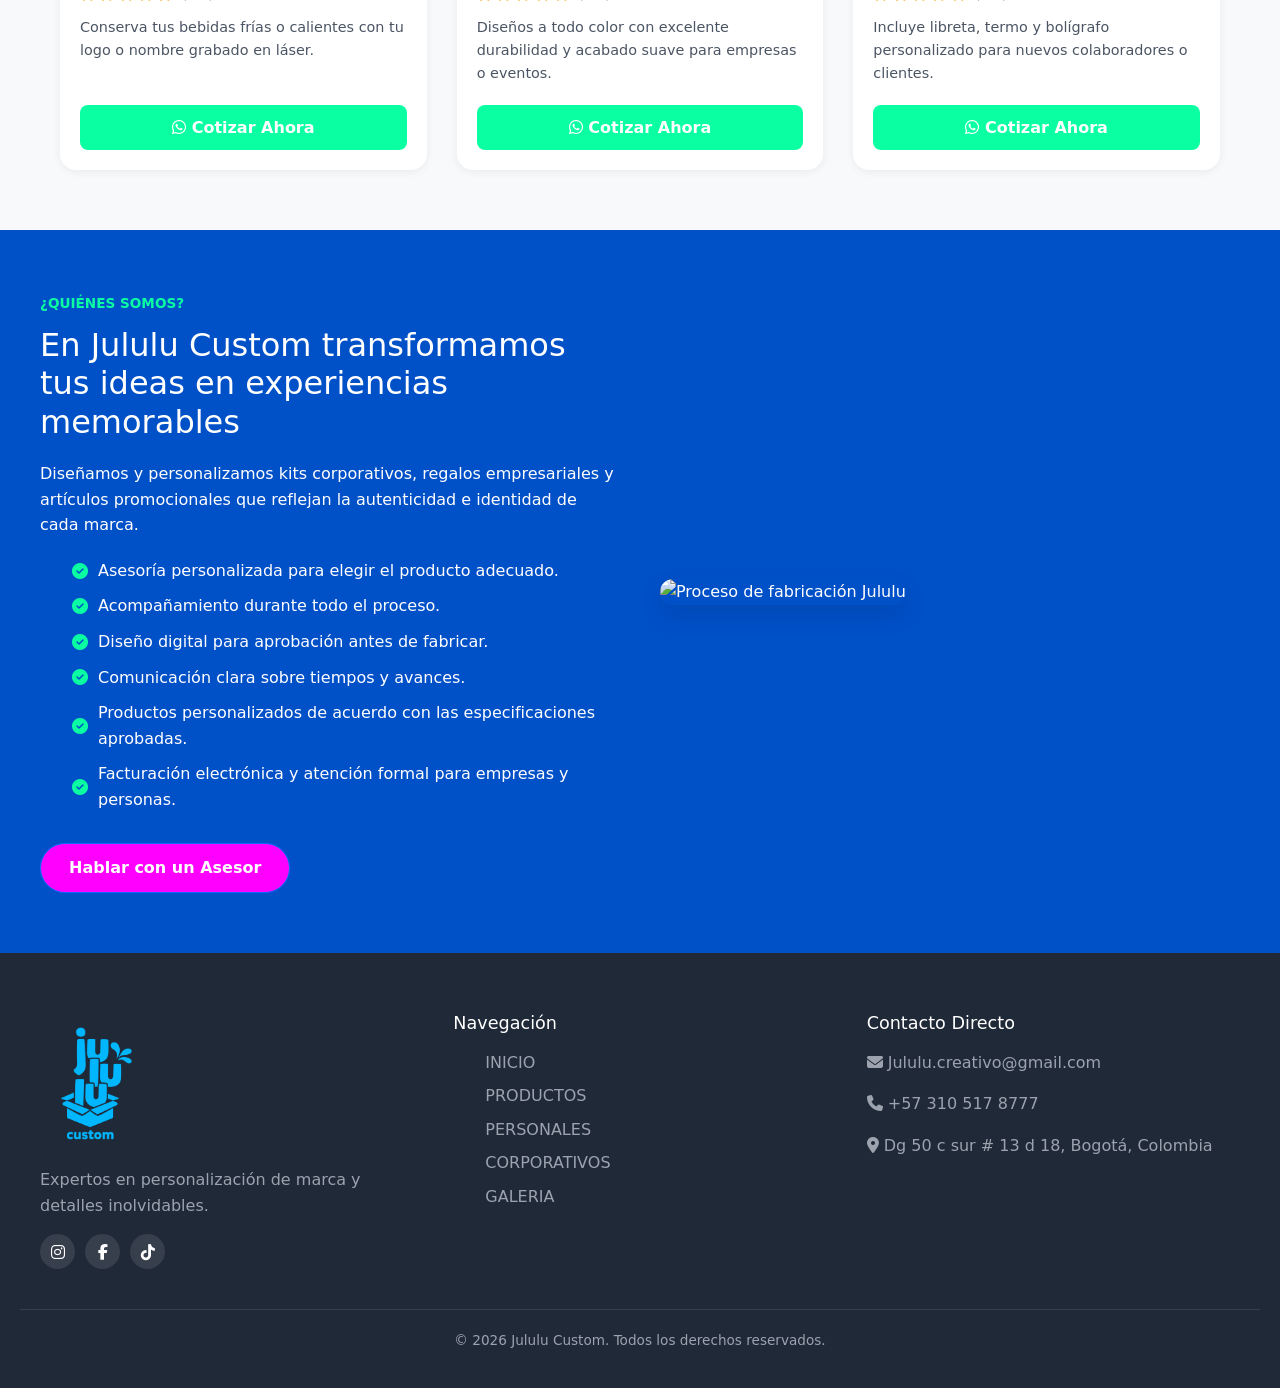
==== commit 095e002e: "cambio en banner todos los dispositivos" ====
--- a/index.html
+++ b/index.html
@@ -3,6 +3,9 @@
 <head>
   <meta charset="UTF-8">
   <meta name="viewport" content="width=device-width, initial-scale=1.0">
+  <link href="https://cdn.jsdelivr.net/npm/bootstrap@5.3.8/dist/css/bootstrap.min.css" rel="stylesheet" integrity="sha384-sRIl4kxILFvY47J16cr9ZwB07vP4J8+LH7qKQnuqkuIAvNWLzeN8tE5YBujZqJLB" crossorigin="anonymous">
+  <script src="https://cdn.jsdelivr.net/npm/@popperjs/core@2.11.8/dist/umd/popper.min.js" integrity="sha384-I7E8VVD/ismYTF4hNIPjVp/Zjvgyol6VFvRkX/vR+Vc4jQkC+hVqc2pM8ODewa9r" crossorigin="anonymous"></script>
+<script src="https://cdn.jsdelivr.net/npm/bootstrap@5.3.8/dist/js/bootstrap.min.js" integrity="sha384-G/EV+4j2dNv+tEPo3++6LCgdCROaejBqfUeNjuKAiuXbjrxilcCdDz6ZAVfHWe1Y" crossorigin="anonymous"></script>
   <script src="https://cdn.tailwindcss.com"></script>
   
   <title>Jululu Custom | Regalos Personales y Corporativos</title>
@@ -104,8 +107,32 @@
 
   </nav>
 </header>
-
-<section id="inicio" class="relative w-full mt-[97px] md:mt-[100px] overflow-hidden bg-gray-900">
+<div class="containercarrusel">
+<div id="carouselExampleAutoplaying" class="carousel slide" data-bs-ride="carousel">
+  <div class="carousel-inner">
+    <div class="carousel-item active">
+      <img src="./img/amor y amistad.png" class="d-block w-100" alt="...">
+    </div>
+    <!-- <div class="carousel-item">
+      <img src="./img/Banner_ECO.jpg" class="d-block w-100" alt="...">
+    </div> -->
+    <div class="carousel-item">
+      <img src="./img/kits corporativos.png" class="d-block w-100" alt="...">
+    </div>
+  </div>
+  <button class="carousel-control-prev" type="button" data-bs-target="#carouselExampleAutoplaying" data-bs-slide="prev">
+    <span class="carousel-control-prev-icon" aria-hidden="true"></span>
+    <span class="visually-hidden">Previous</span>
+  </button>
+  <button class="carousel-control-next" type="button" data-bs-target="#carouselExampleAutoplaying" data-bs-slide="next">
+    <span class="carousel-control-next-icon" aria-hidden="true"></span>
+    <span class="visually-hidden">Next</span>
+  </button>
+</div>
+</div> 
+
+
+<!-- <section id="inicio" class="relative w-full mt-[97px] md:mt-[100px] overflow-hidden bg-gray-900">
   
   <button id="prevBtn" type="button" aria-label="Anterior" 
           class="absolute left-2 md:left-4 top-1/2 -translate-y-1/2 z-20 w-8 h-8 md:w-11 md:h-11 bg-black/40 hover:bg-black/70 text-white rounded-full flex items-center justify-center transition-all duration-300">
@@ -126,7 +153,7 @@
     <i class="fa-solid fa-chevron-right text-xs md:text-base"></i>
   </button>
 
-</section>
+</section> -->
 
   <!-- BENEFICIOS / PROPUESTA DE VALOR -->
   <section class="features-section">
--- a/index.css
+++ b/index.css
@@ -373,6 +373,52 @@
 .prev { left: 20px; }
 .next { right: 20px; }
 
+/* Estilos Base para Celular y Pantallas General */
+.containercarrusel {
+  margin-top: 70px; /* Separación de la navbar en móvil */
+  width: 100%;
+  max-width: 1350px;
+  margin-left: auto;
+  margin-right: auto;
+  overflow: hidden;
+}
+
+.containercarrusel .carousel-item img {
+  width: 100%;
+  height: auto; /* Permite que la altura escale proporcionalmente */
+  max-height: 500px; /* Limite opcional para que no sea gigante en PC */
+  object-fit: contain; /* Muestra el 100% de la imagen sin recortar bordes */
+  object-position: center;
+}
+
+/* Ajustes de margen superior según el alto de tu Navbar */
+@media (min-width: 300px) {
+  .containercarrusel {
+    margin-top: 95px;
+  }
+}
+
+
+@media (min-width: 576px) {
+  .containercarrusel {
+    margin-top: 95px;
+  }
+}
+
+@media (min-width: 768px) {
+  .containercarrusel {
+    margin-top: 95px; /* Ajuste para iPad */
+  }
+}
+
+@media (min-width: 992px) {
+  .containercarrusel {
+    margin-top: 95px;
+  }
+}
+
+
+
 /* ==========================================================================
    FEATURES-SECTION: FONDO FULL WIDTH (100% ANCHO) Y GRID CENTRADO
    ========================================================================== */
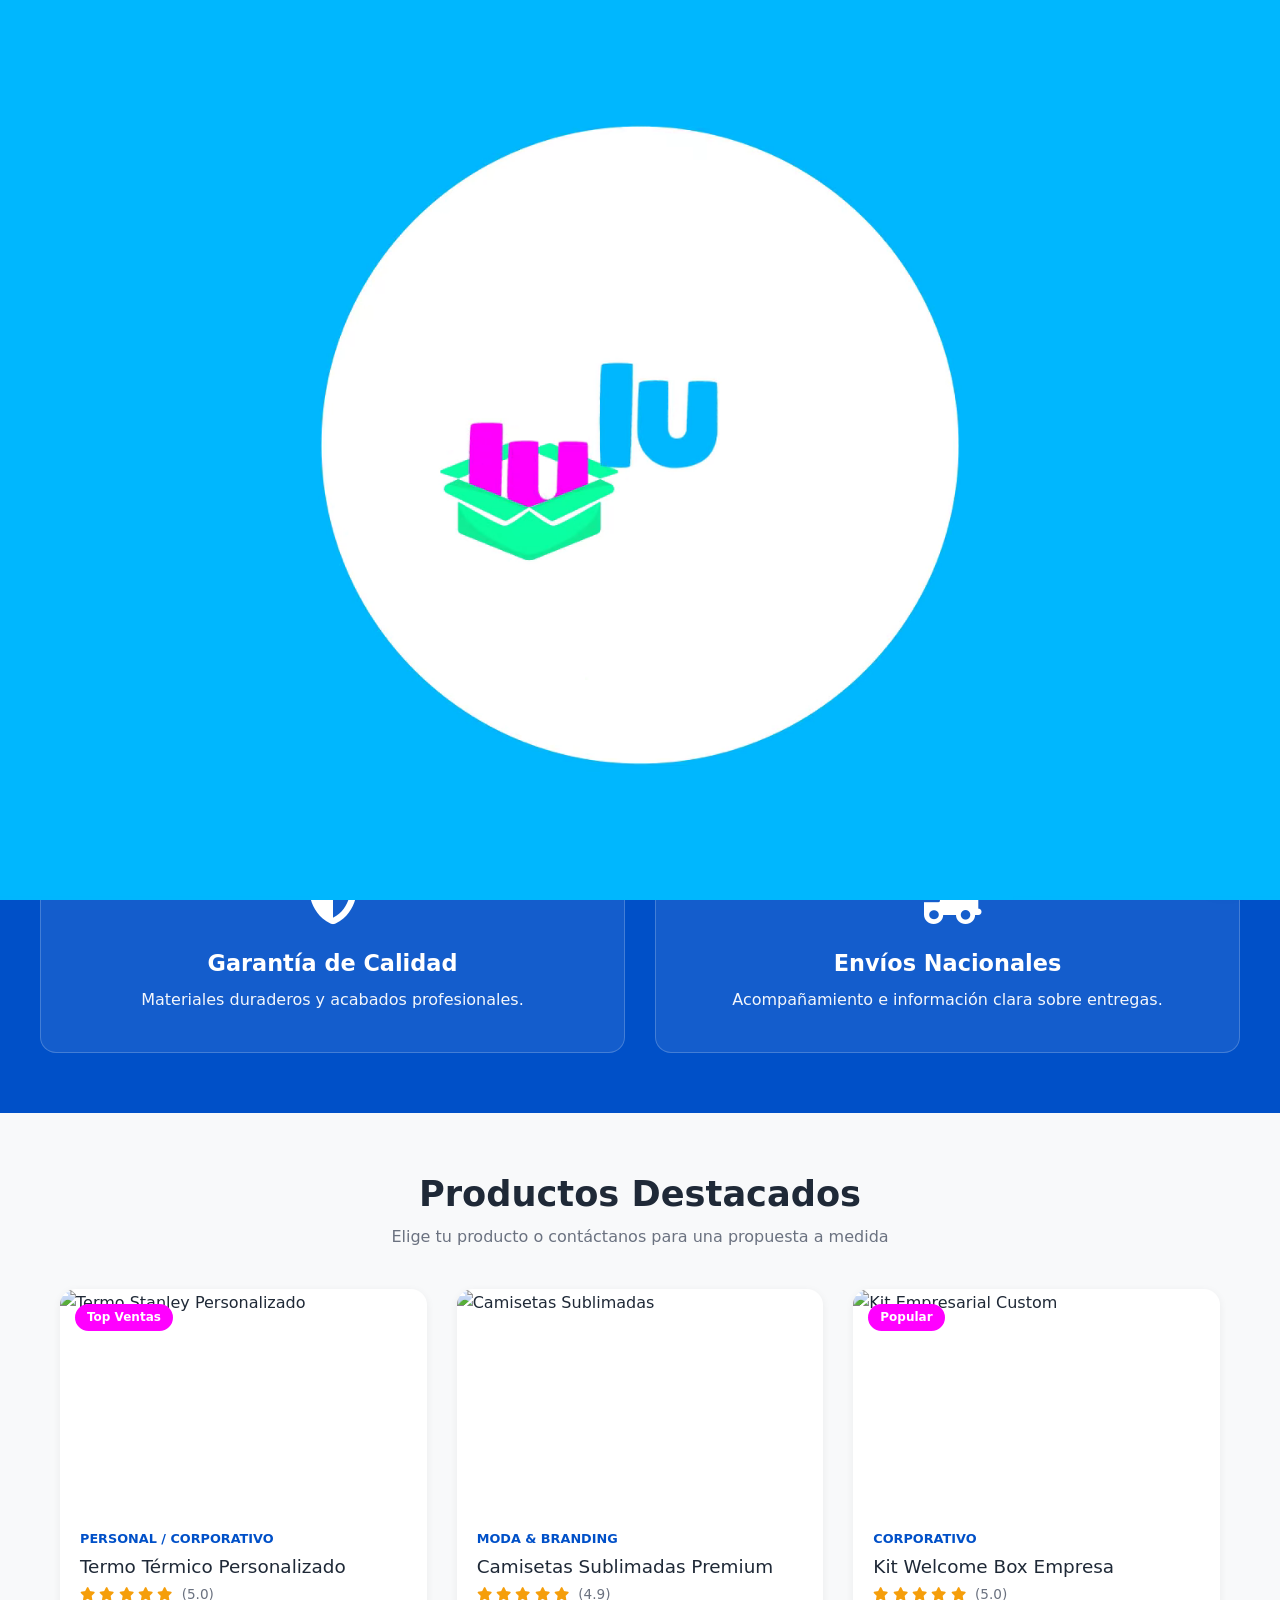
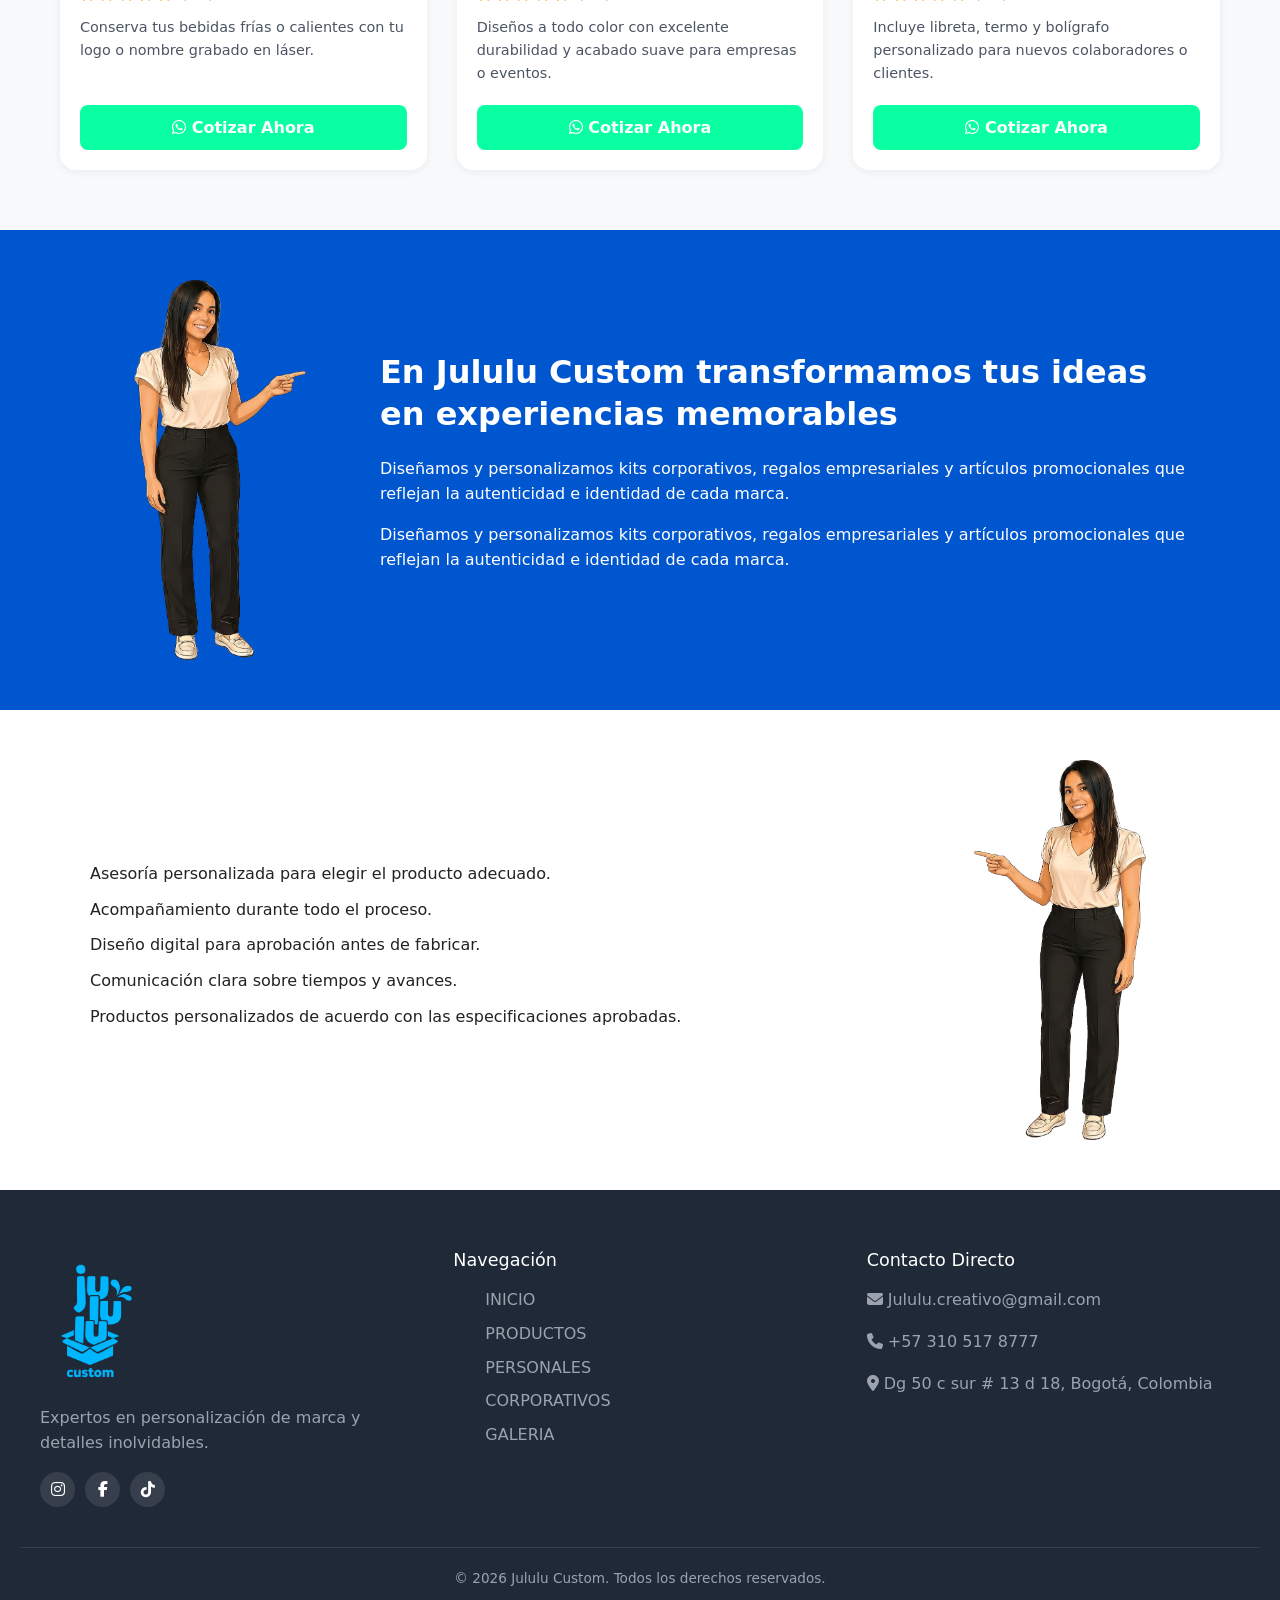
==== commit 3b783233: "cambio en nosotros todos los dispositivos" ====
--- a/index.html
+++ b/index.html
@@ -131,30 +131,6 @@
 </div>
 </div> 
 
-
-<!-- <section id="inicio" class="relative w-full mt-[97px] md:mt-[100px] overflow-hidden bg-gray-900">
-  
-  <button id="prevBtn" type="button" aria-label="Anterior" 
-          class="absolute left-2 md:left-4 top-1/2 -translate-y-1/2 z-20 w-8 h-8 md:w-11 md:h-11 bg-black/40 hover:bg-black/70 text-white rounded-full flex items-center justify-center transition-all duration-300">
-    <i class="fa-solid fa-chevron-left text-xs md:text-base"></i>
-  </button>
-
-  <div class="relative w-full aspect-[4/3] sm:aspect-[16/9] md:aspect-[21/9] max-h-[500px] overflow-hidden flex items-center justify-center bg-gray-900">
-    
-    <img id="sliderImg" 
-         src="./img/amor y amistad.png" 
-         alt="Promoción Amor y Amistad" 
-         class="w-full h-full object-contain object-center transition-opacity duration-300">
-
-    <div class="absolute inset-0 bg-black/10 pointer-events-none"></div>
-  </div>
-  <button id="nextBtn" type="button" aria-label="Siguiente" 
-          class="absolute right-2 md:right-4 top-1/2 -translate-y-1/2 z-20 w-8 h-8 md:w-11 md:h-11 bg-black/40 hover:bg-black/70 text-white rounded-full flex items-center justify-center transition-all duration-300">
-    <i class="fa-solid fa-chevron-right text-xs md:text-base"></i>
-  </button>
-
-</section> -->
-
   <!-- BENEFICIOS / PROPUESTA DE VALOR -->
   <section class="features-section">
     <div class="feature-card">
@@ -268,6 +244,49 @@
   </section>
 
   <!-- SECCIÓN SOBRE NOSOTROS -->
+<section class="about-section-custom" id="nosotros">
+  
+  <!-- BLOQUE SUPERIOR (AZUL) -->
+  <div class="about-block block-top">
+    <div class="block-container">
+      <!-- Persona a la izquierda señalando a la derecha -->
+      <div class="person-img person-left">
+        <img src="./img/logos/Luz_P2.png" alt="Asesora Jululu">
+      </div>
+      
+      <!-- Contenido de texto -->
+      <div class="block-content text-white">
+        <h2>En Jululu Custom transformamos tus ideas en experiencias memorables</h2>
+        <p>Diseñamos y personalizamos kits corporativos, regalos empresariales y artículos promocionales que reflejan la autenticidad e identidad de cada marca.</p>
+        <p>Diseñamos y personalizamos kits corporativos, regalos empresariales y artículos promocionales que reflejan la autenticidad e identidad de cada marca.</p>
+      </div>
+    </div>
+  </div>
+
+  <!-- BLOQUE INFERIOR (BLANCO) -->
+  <div class="about-block block-bottom">
+    <div class="block-container">
+      <!-- Lista de puntos de valor -->
+      <div class="block-content text-dark">
+        <ul class="custom-list">
+          <li>Asesoría personalizada para elegir el producto adecuado.</li>
+          <li>Acompañamiento durante todo el proceso.</li>
+          <li>Diseño digital para aprobación antes de fabricar.</li>
+          <li>Comunicación clara sobre tiempos y avances.</li>
+          <li>Productos personalizados de acuerdo con las especificaciones aprobadas.</li>
+        </ul>
+      </div>
+
+      <!-- Persona a la derecha señalando a la izquierda -->
+      <div class="person-img person-right">
+        <img src="./img/logos/Luz_P2-2.png" alt="Asesora Jululu">
+      </div>
+    </div>
+  </div>
+
+</section>
+
+  <!-- SECCIÓN SOBRE NOSOTROS
   <section class="about-section" id="nosotros">
     <div class="about-container">
       <div class="about-text">
@@ -290,7 +309,7 @@
         <img src="https://tse4.mm.bing.net/th/id/OIP.PFWGAQLselK5mJglS11tmAHaE8?r=0&rs=1&pid=ImgDetMain&o=7&rm=3" alt="Proceso de fabricación Jululu">
       </div>
     </div>
-  </section>
+  </section> -->
 
   <!-- FOOTER PRINCIPAL -->
   <footer class="main-footer" id="contacto">
--- a/index.css
+++ b/index.css
@@ -628,57 +628,110 @@
   background-color: #1eb857;
 }
 
-/* SOBRE NOSOTROS */
-.about-section {
-  background-color: var(--primary-dark);
-  color: white;
-  padding: 60px 20px;
-}
-h2{
-  font-family:"Chewy", system-ui; ;
-}
-
-.about-container {
-  max-width: 1200px;
+/* ==========================================
+   SECCIÓN SOBRE NOSOTROS DUAL (AZUL/BLANCO)
+   ========================================== */
+
+.about-section-custom {
+  width: 100%;
+  position: relative;
+  overflow: hidden;
+}
+
+/* Estructura general de bloques */
+.about-block {
+  width: 100%;
+  padding: 50px 20px;
+  position: relative;
+}
+
+.block-top {
+  background-color: #0056cf; /* Azul de tu marca */
+  color: #ffffff;
+}
+
+.block-bottom {
+  background-color: #ffffff;
+  color: #333333;
+}
+
+.block-container {
+  max-width: 1100px;
   margin: 0 auto;
-  display: grid;
-  grid-template-columns: 1fr 1fr;
-  gap: 40px;
+  display: flex;
   align-items: center;
-}
-
-.sub-title {
-  color: var(--whatsapp-green);
+  justify-content: space-between;
+  gap: 30px;
+  position: relative;
+}
+
+/* Tipografía */
+.block-content h2 {
+  font-size: 2rem;
   font-weight: 700;
-  text-transform: uppercase;
-  font-size: 0.85rem;
-}
-
-.about-text h2 {
-  font-size: 2rem;
-  margin: 10px 0 20px 0;
-}
-
-.check-list {
+  margin-bottom: 20px;
+  line-height: 1.3;
+}
+
+.block-content p {
+  font-size: 1rem;
+  line-height: 1.6;
+  margin-bottom: 15px;
+}
+
+/* Lista del bloque inferior */
+.custom-list {
   list-style: none;
-  margin: 20px 0 30px 0;
-}
-
-.check-list li {
+  padding: 0;
+  margin: 0;
+}
+
+.custom-list li {
+  font-size: 1rem;
+  line-height: 1.6;
   margin-bottom: 10px;
-  display: flex;
-  align-items: center;
-  gap: 10px;
-}
-
-.check-list i {
-  color: var(--whatsapp-green);
-}
-
-.about-image img {
+  position: relative;
+  color: #222222;
+}
+
+/* Imágenes de la asesora */
+.person-img {
+  flex-shrink: 0;
+  width: 260px;
+  display: flex;
+  justify-content: center;
+  align-items: flex-end;
+}
+
+.person-img img {
   width: 100%;
-  border-radius: 16px;
-  box-shadow: var(--shadow-md);
+  height: auto;
+  max-height: 380px;
+  object-fit: contain;
+}
+
+/* Ajustes Responsivos (Tablets y Móviles) */
+@media (max-width: 991px) {
+  .block-container {
+    flex-direction: column;
+    text-align: center;
+  }
+  
+  .block-bottom .block-container {
+    flex-direction: column-reverse; /* Coloca la imagen debajo en móviles */
+  }
+
+  .person-img {
+    width: 200px;
+  }
+  
+  .block-content h2 {
+    font-size: 1.6rem;
+  }
+  
+  .custom-list li {
+    text-align: left;
+  }
 }
 
 /* FOOTER */
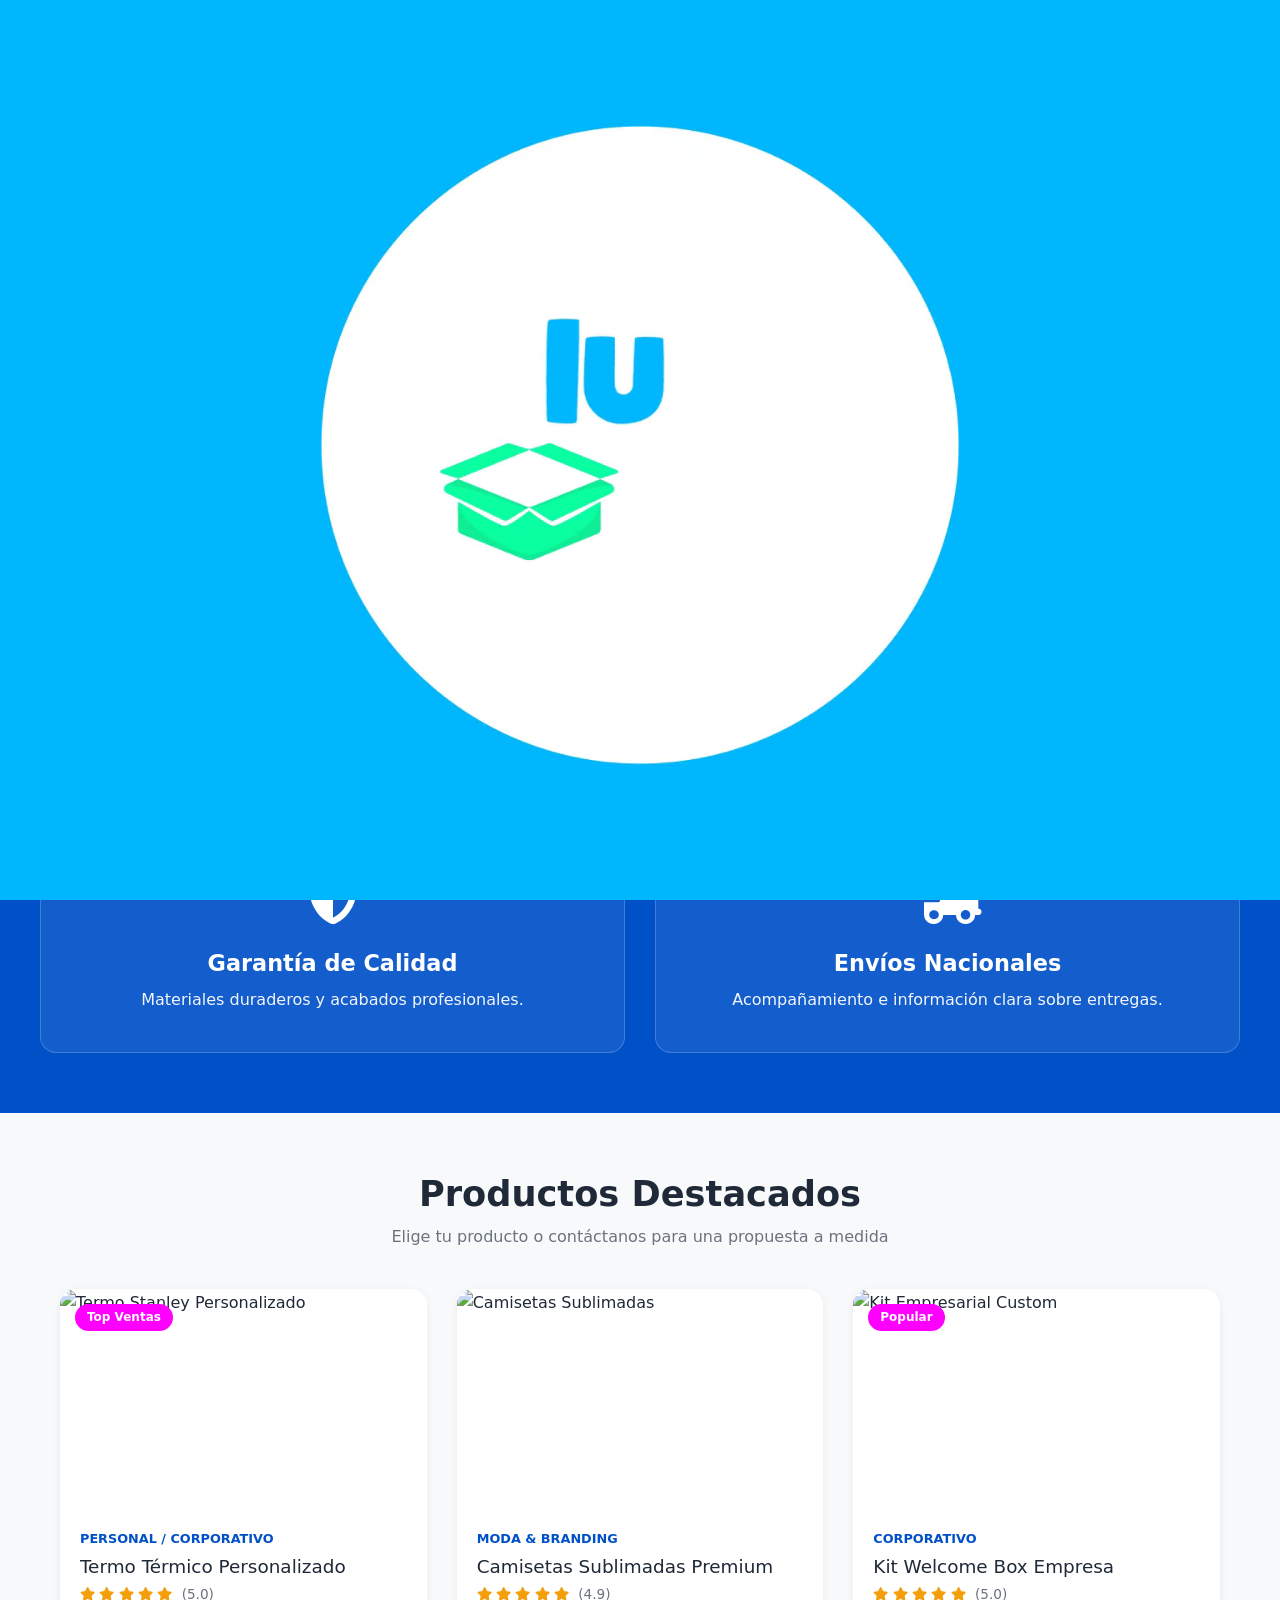
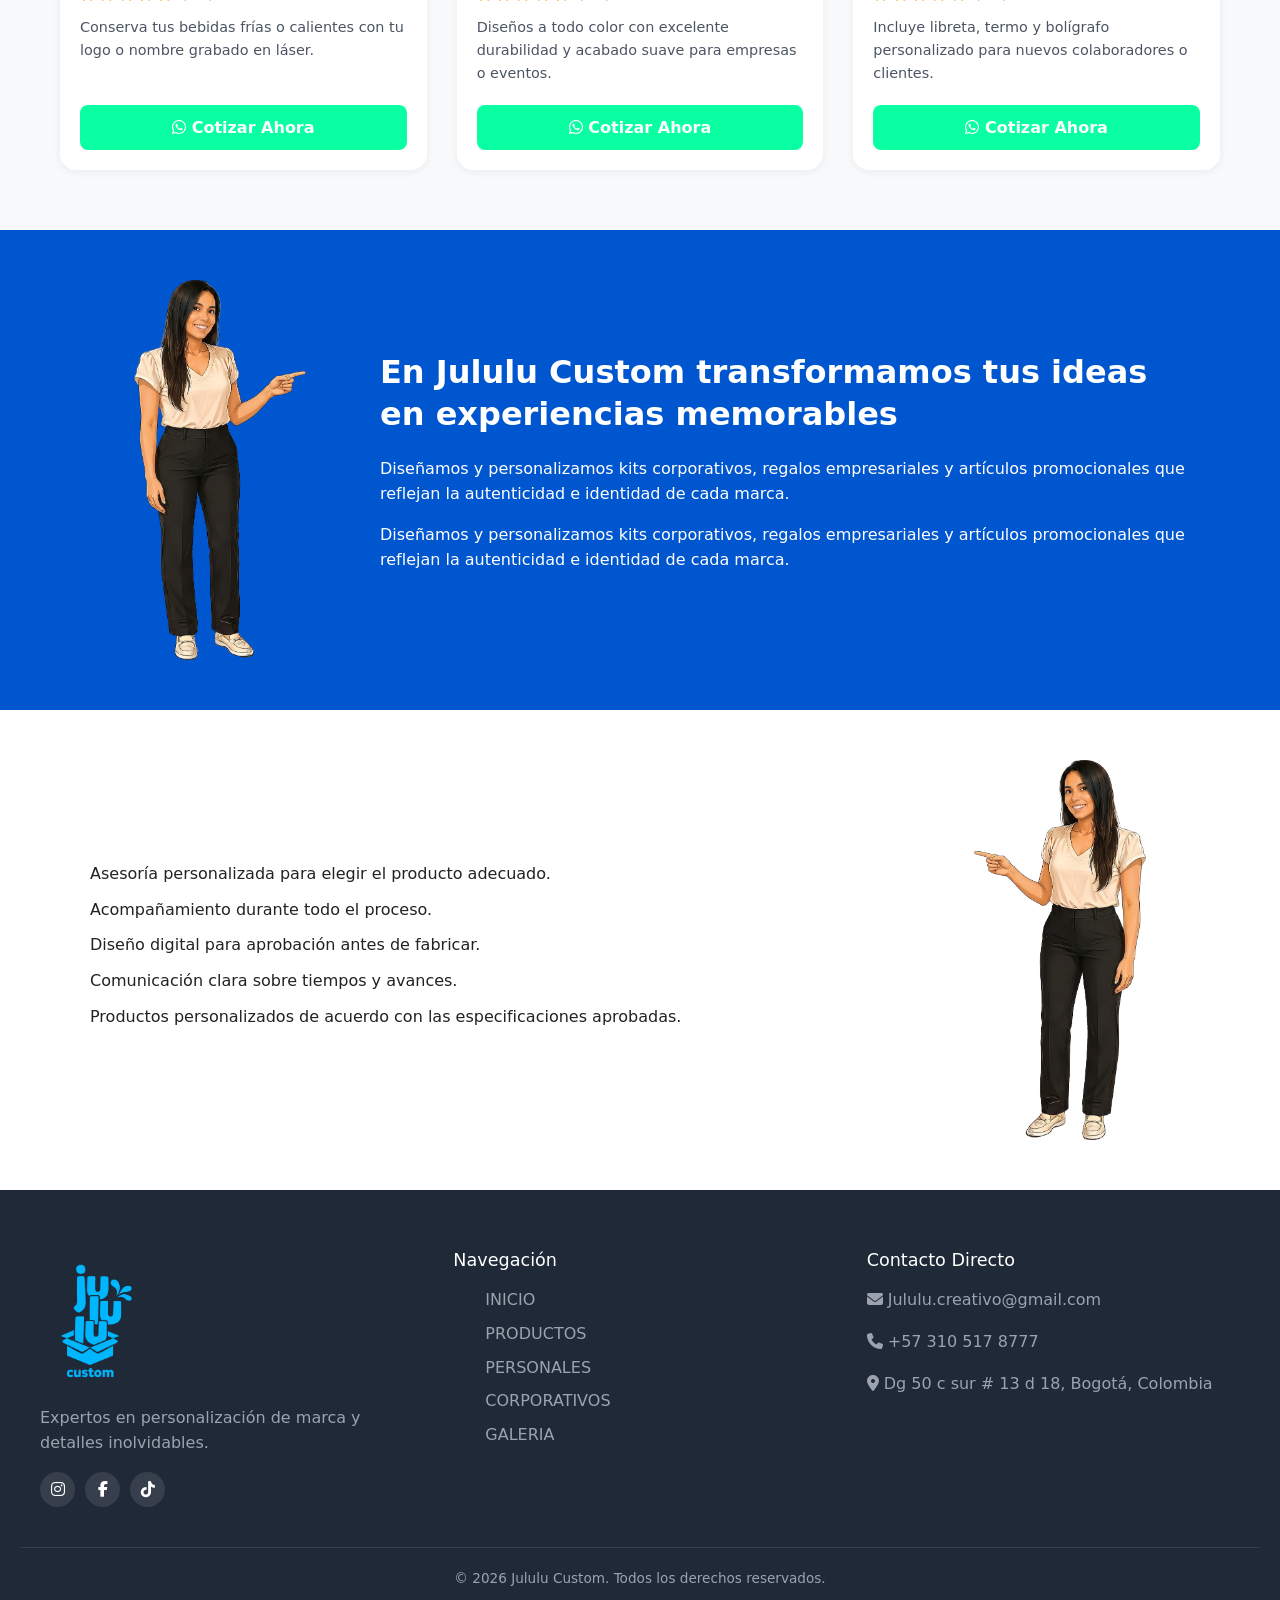
==== commit a5673aad: "media query" ====
--- a/index.html
+++ b/index.html
@@ -113,9 +113,9 @@
     <div class="carousel-item active">
       <img src="./img/amor y amistad.png" class="d-block w-100" alt="...">
     </div>
-    <!-- <div class="carousel-item">
-      <img src="./img/Banner_ECO.jpg" class="d-block w-100" alt="...">
-    </div> -->
+    <div class="carousel-item">
+      <img src="./img/Inicio-Image01.jpg" class="d-block w-100" alt="...">
+    </div>
     <div class="carousel-item">
       <img src="./img/kits corporativos.png" class="d-block w-100" alt="...">
     </div>
--- a/index.css
+++ b/index.css
@@ -377,7 +377,6 @@
 .containercarrusel {
   margin-top: 70px; /* Separación de la navbar en móvil */
   width: 100%;
-  max-width: 1350px;
   margin-left: auto;
   margin-right: auto;
   overflow: hidden;
@@ -386,7 +385,7 @@
 .containercarrusel .carousel-item img {
   width: 100%;
   height: auto; /* Permite que la altura escale proporcionalmente */
-  max-height: 500px; /* Limite opcional para que no sea gigante en PC */
+  max-height: 675px; /* Limite opcional para que no sea gigante en PC */
   object-fit: contain; /* Muestra el 100% de la imagen sin recortar bordes */
   object-position: center;
 }
@@ -417,6 +416,15 @@
   }
 }
 
+/* Monitores grandes, TVs y pantallas Ultra-Wide */
+@media (min-width: 1200px) {
+  .containercarrusel {
+    max-width: 100% !important;
+    width: 100% !important;
+    margin-left: 0 !important;
+    margin-right: 0 !important;
+  }
+}
 
 
 /* ==========================================================================
@@ -500,10 +508,11 @@
 /* Responsivo para celulares */
 @media (max-width: 768px) {
   .features-section {
-    grid-template-columns: 1fr !important;
+    grid-template-columns: 1fr 1fr ;
     padding: 40px 20px !important;
     gap: 20px !important;
   }
+ 
 }
 
 /* PRODUCTOS GRID */
@@ -628,6 +637,12 @@
   background-color: #1eb857;
 }
 
+@media (max-width: 768px) {
+  .product-card {
+    height: 350px;
+  }
+}
+
 /* ==========================================
    SECCIÓN SOBRE NOSOTROS DUAL (AZUL/BLANCO)
    ========================================== */
@@ -808,6 +823,48 @@
   padding-top: 20px;
   border-top: 1px solid rgba(255,255,255,0.1);
   font-size: 0.85rem;
+}
+
+/* ==========================================================================
+   AJUSTE DE TAMAÑO PARA EL LOGO DEL FOOTER
+   ========================================================================== */
+.footer-col.brand-col img,
+.brand-col img {
+  width: 110px;          /* Ajusta el ancho deseado (puedes probar entre 120px y 150px) */
+  max-width: 100%;       /* Asegura que no se desborde en móviles */
+  height: auto;          /* Mantiene la proporción de la imagen sin distorsionar */
+  display: block;
+  margin-bottom: 12px;   /* Espaciado inferior con respecto al texto descriptivo */
+ 
+}
+
+/* Estilos para pantallas móviles (320px a 575px) */
+@media screen and (min-width: 320px) and (max-width: 575px) {
+  .main-footer {
+    text-align: center;
+  }
+
+  .footer-container {
+    /* Forzar 1 sola columna para centrar mejor el grid */
+    grid-template-columns: 1fr; 
+  }
+
+  /* Centra los iconos de redes sociales */
+  .footer-socials {
+    justify-content: center;
+  }
+
+  /* Centra la imagen del logo */
+  .footer-col.brand-col img,
+  .brand-col img {
+    margin-left: auto;
+    margin-right: auto;
+  }
+
+  .footer-col ul {
+    padding: 0;
+    margin: 0;
+  }
 }
 
 /* BOTÓN FLOTANTE WHATSAPP */
@@ -890,17 +947,7 @@
   pointer-events: none;
 }
 
-/* ==========================================================================
-   AJUSTE DE TAMAÑO PARA EL LOGO DEL FOOTER
-   ========================================================================== */
-.footer-col.brand-col img,
-.brand-col img {
-  width: 110px;          /* Ajusta el ancho deseado (puedes probar entre 120px y 150px) */
-  max-width: 100%;       /* Asegura que no se desborde en móviles */
-  height: auto;          /* Mantiene la proporción de la imagen sin distorsionar */
-  display: block;
-  margin-bottom: 12px;   /* Espaciado inferior con respecto al texto descriptivo */
-}
+
 @media (max-width: 992px) {
   
   /* 1. MOSTRAR EL BOTÓN HAMBURGUESA */
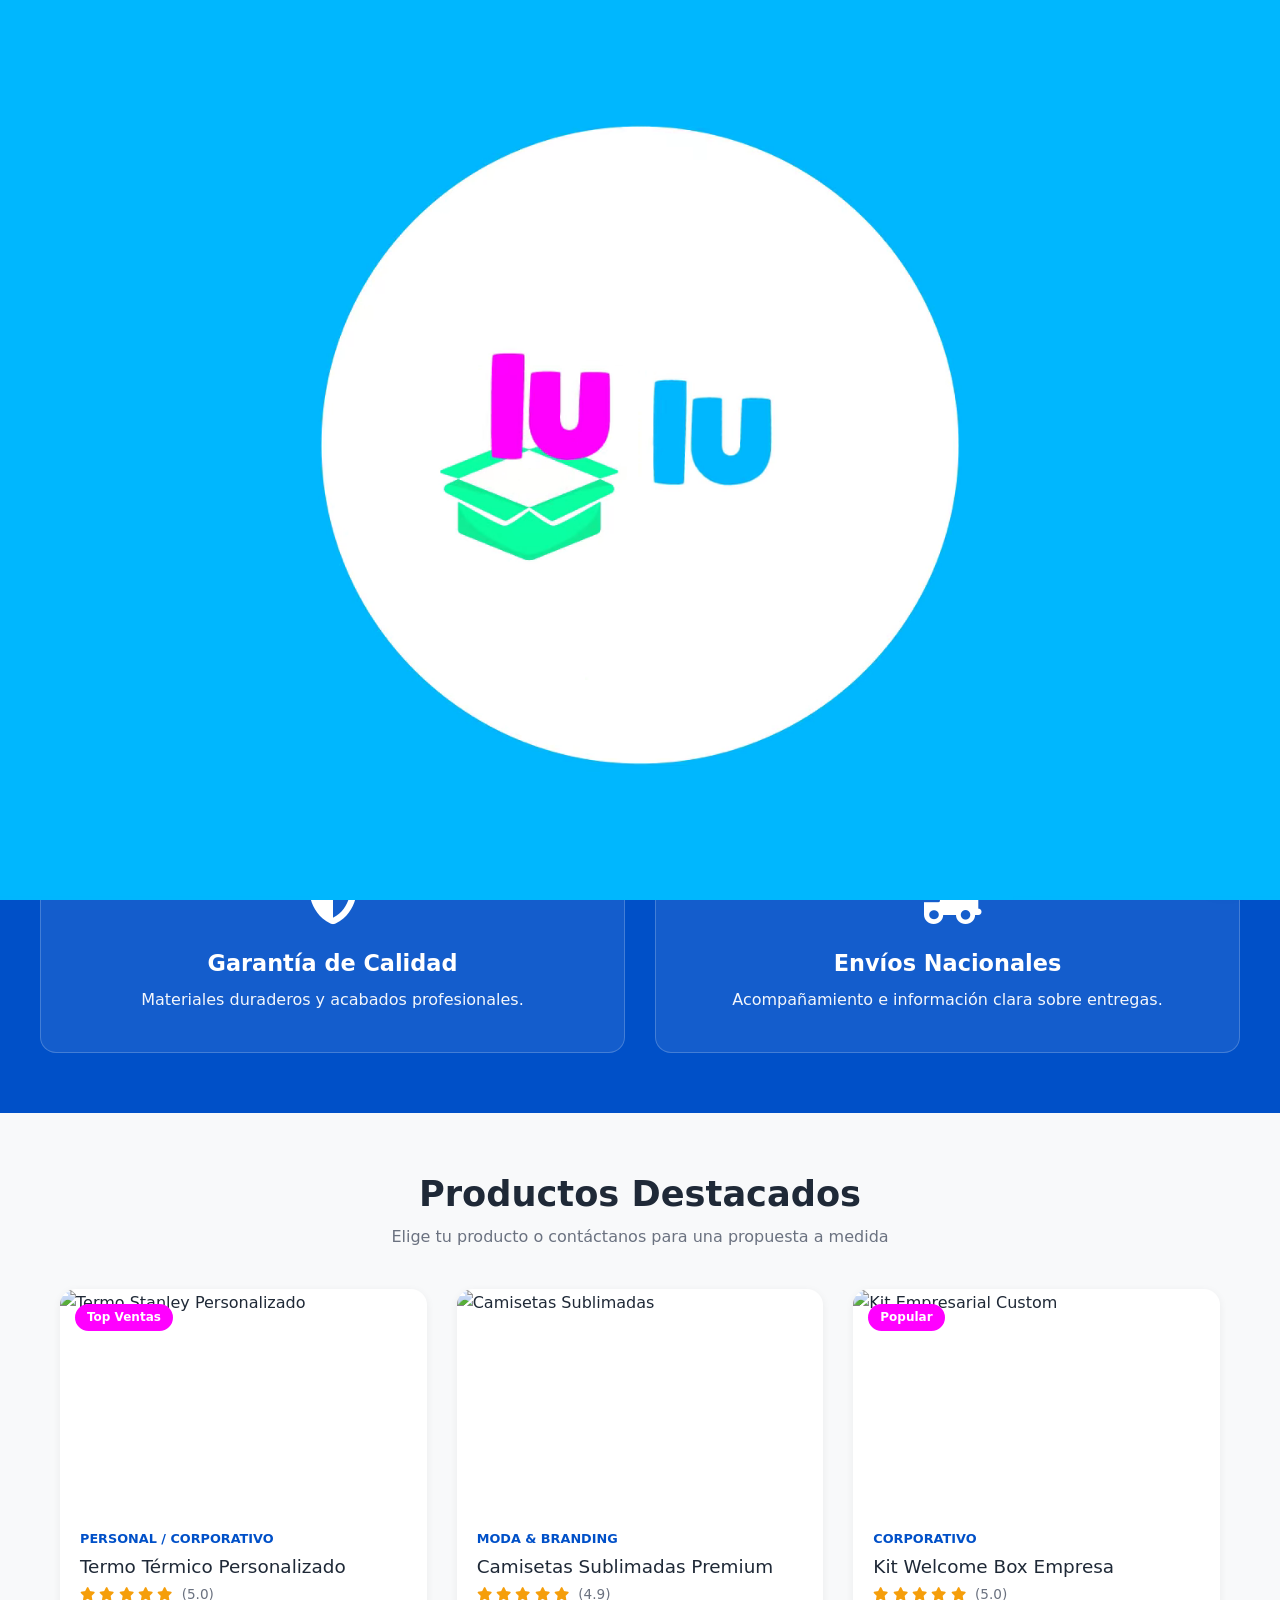
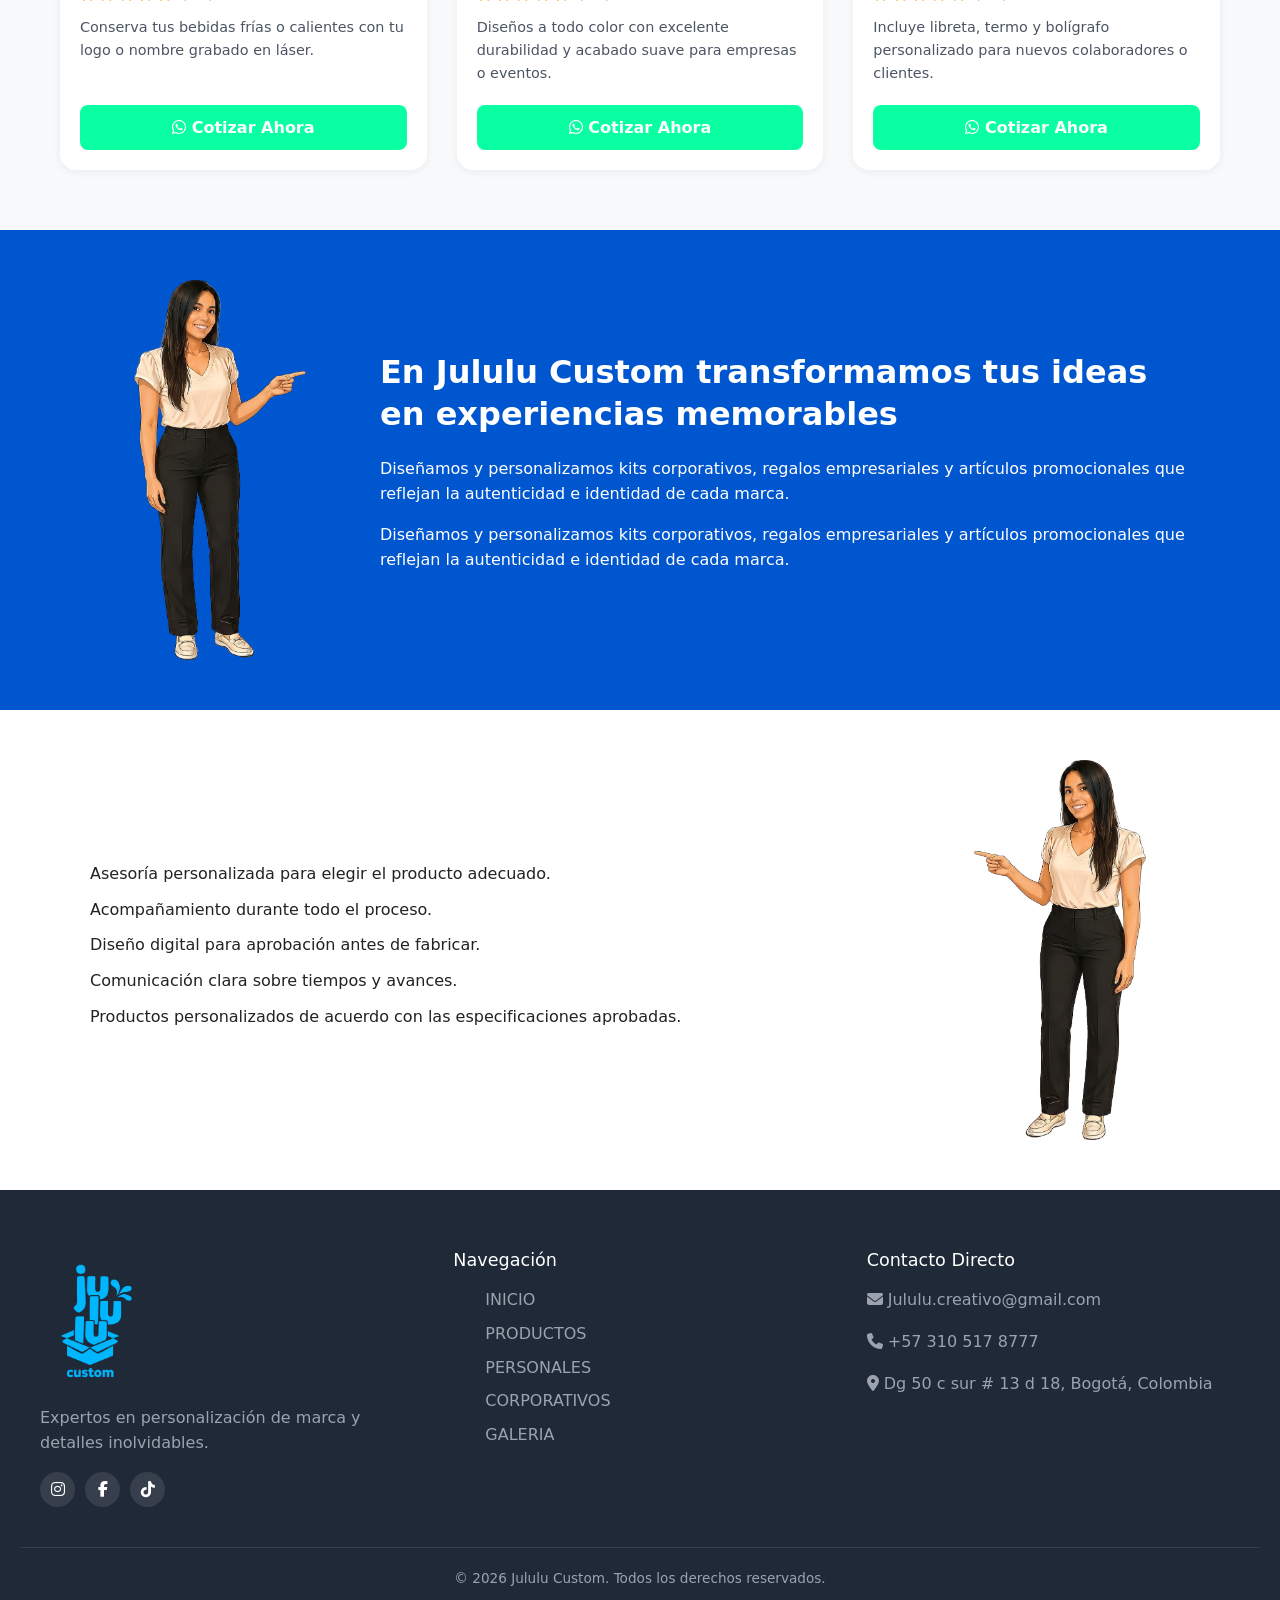
==== commit d658d44b: "media query" ====
--- a/index.html
+++ b/index.html
@@ -108,6 +108,54 @@
   </nav>
 </header>
 <div class="containercarrusel">
+  <div id="carouselExampleAutoplaying" class="carousel slide" data-bs-ride="carousel">
+    <div class="carousel-inner">
+
+      <!-- ITEM 1 -->
+      <div class="carousel-item active">
+        <picture>
+          <!-- Imagen para pantallas móviles (320px a 575px) -->
+          <source media="(min-width: 320px) and (max-width: 575px)" srcset="./img/carrusel/Inicio-Image01.jpg">
+          <!-- Imagen por defecto para escritorio y pantallas más grandes -->
+          <img src="./img/amor y amistad.png" class="d-block w-100" alt="Amor y Amistad">
+        </picture>
+      </div>
+
+      <!-- ITEM 2 -->
+      <div class="carousel-item">
+        <picture>
+          <!-- Imagen para pantallas móviles (320px a 575px) -->
+          <source media="(min-width: 320px) and (max-width: 575px)" srcset="./img/carrusel/Inicio-Image02.jpg">
+          <!-- Imagen por defecto para escritorio y pantallas más grandes -->
+          <img src="./img/Inicio-Image01.jpg" class="d-block w-100" alt="Inicio">
+        </picture>
+      </div>
+
+      <!-- ITEM 3 -->
+      <div class="carousel-item">
+        <picture>
+          <!-- Imagen para pantallas móviles (320px a 575px) -->
+          <source media="(min-width: 320px) and (max-width: 575px)" srcset="./img/carrusel/Inicio-Image03.jpg">
+          <!-- Imagen por defecto para escritorio y pantallas más grandes -->
+          <img src="./img/kits corporativos.png" class="d-block w-100" alt="Kits Corporativos">
+        </picture>
+      </div>
+
+    </div>
+
+    <!-- Botones de navegación (se mantienen exactamente igual) -->
+    <button class="carousel-control-prev" type="button" data-bs-target="#carouselExampleAutoplaying" data-bs-slide="prev">
+      <span class="carousel-control-prev-icon" aria-hidden="true"></span>
+      <span class="visually-hidden">Previous</span>
+    </button>
+    <button class="carousel-control-next" type="button" data-bs-target="#carouselExampleAutoplaying" data-bs-slide="next">
+      <span class="carousel-control-next-icon" aria-hidden="true"></span>
+      <span class="visually-hidden">Next</span>
+    </button>
+  </div>
+</div>
+
+<!-- <div class="containercarrusel">
 <div id="carouselExampleAutoplaying" class="carousel slide" data-bs-ride="carousel">
   <div class="carousel-inner">
     <div class="carousel-item active">
@@ -129,7 +177,7 @@
     <span class="visually-hidden">Next</span>
   </button>
 </div>
-</div> 
+</div>  -->
 
   <!-- BENEFICIOS / PROPUESTA DE VALOR -->
   <section class="features-section">
--- a/index.css
+++ b/index.css
@@ -840,6 +840,9 @@
 
 /* Estilos para pantallas móviles (320px a 575px) */
 @media screen and (min-width: 320px) and (max-width: 575px) {
+
+ 
+
   .main-footer {
     text-align: center;
   }
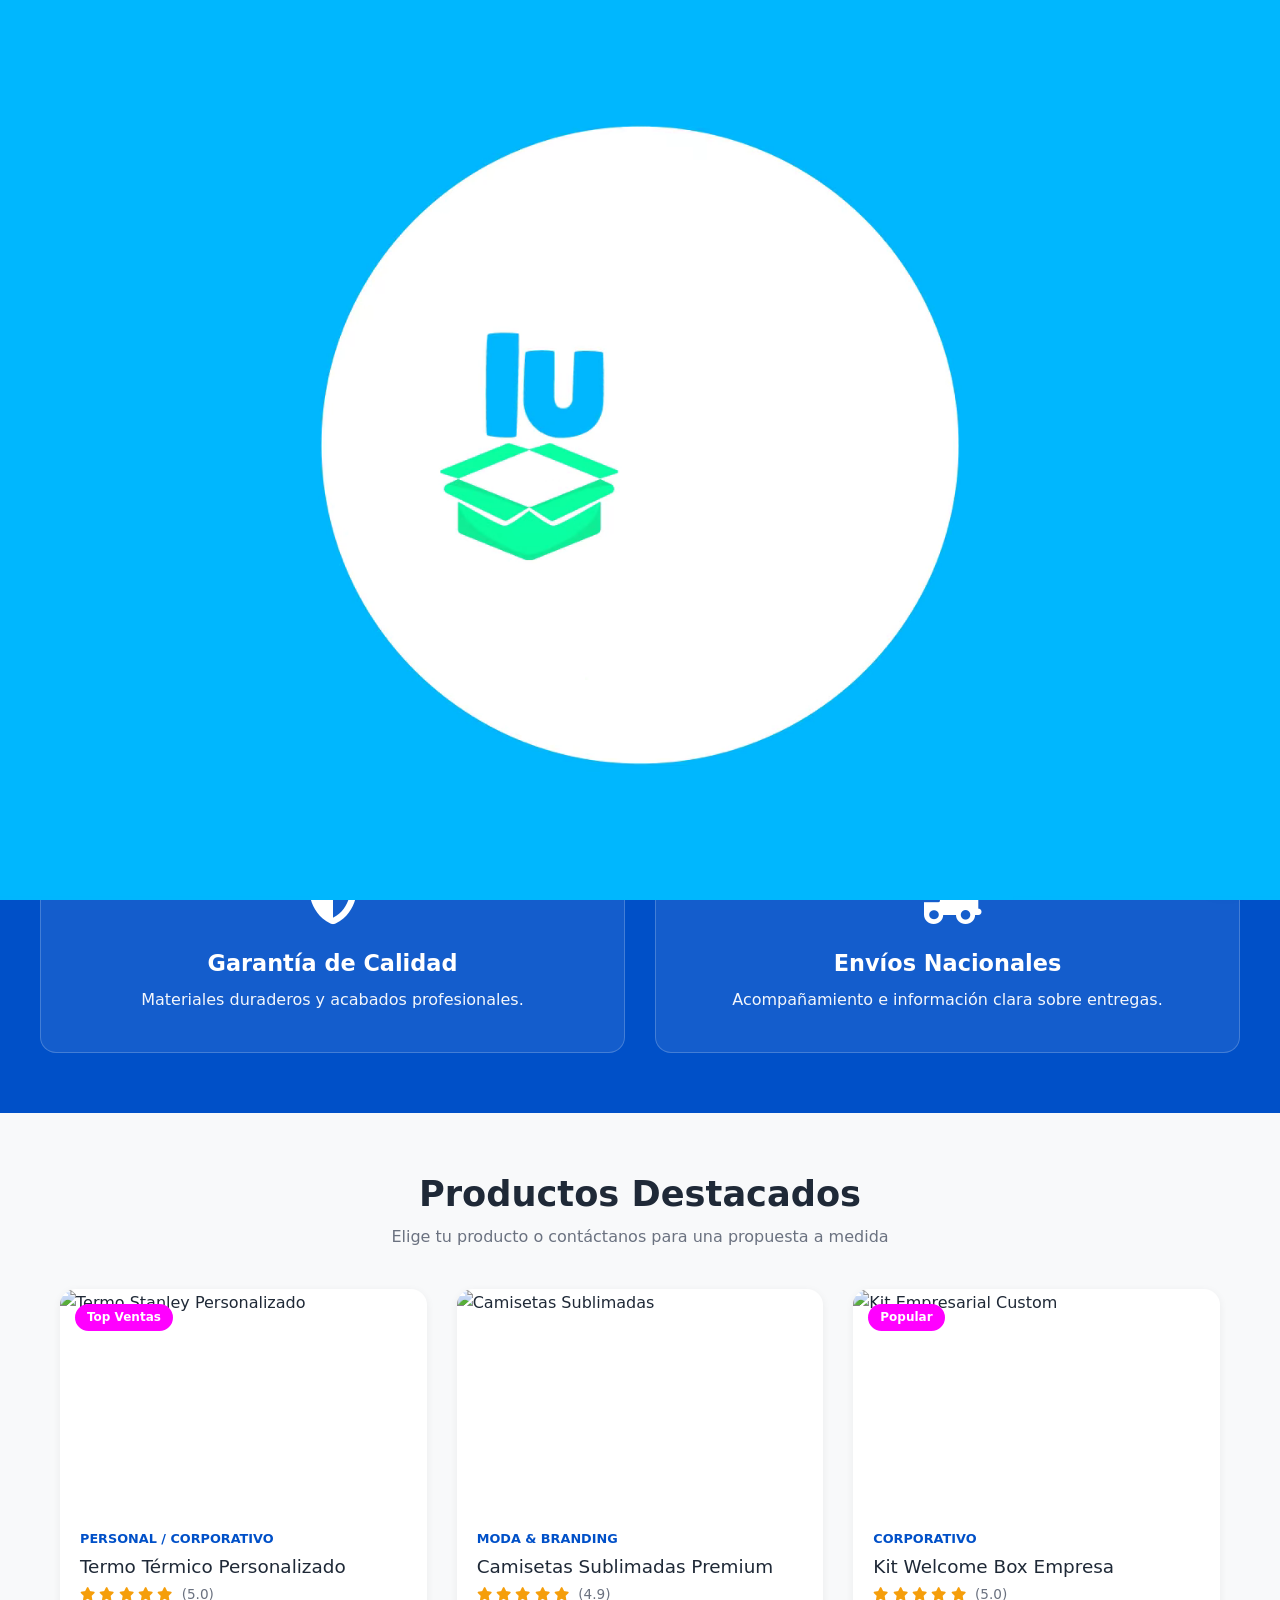
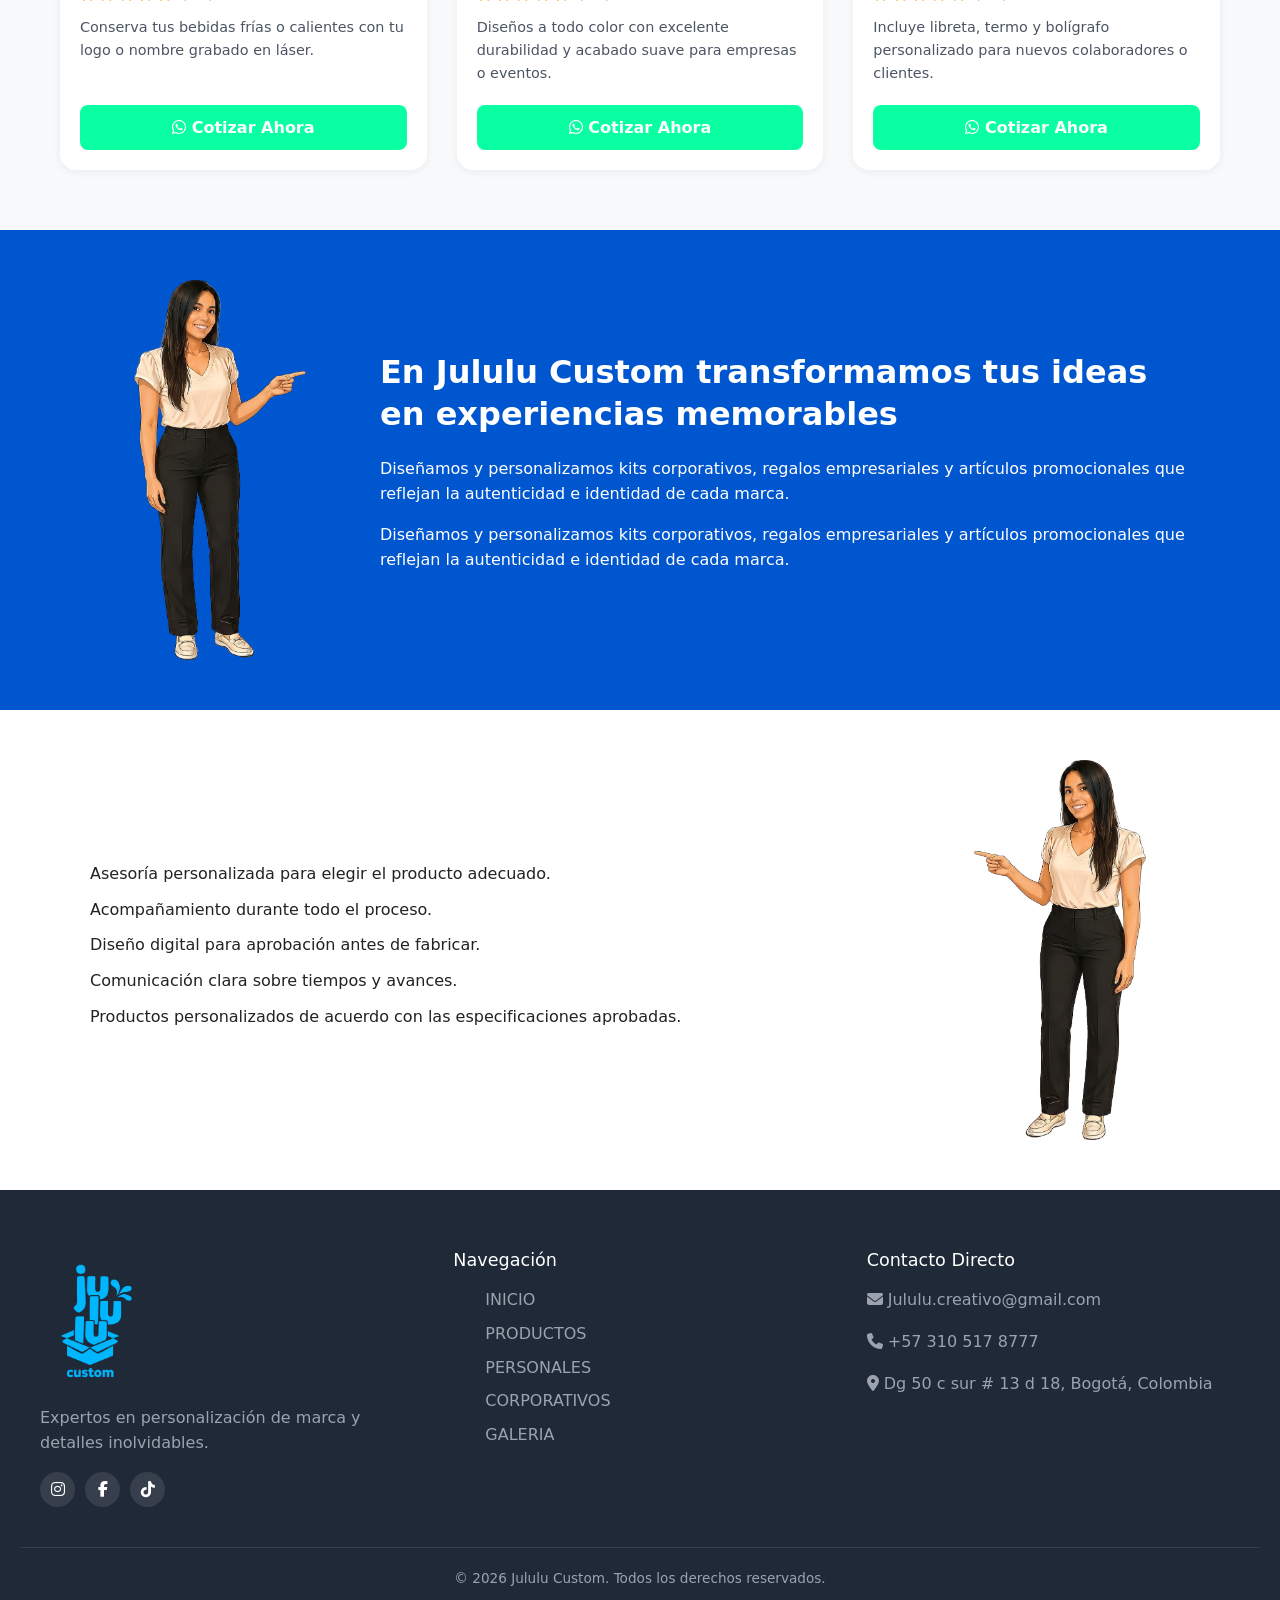
==== commit 7dd8490e: "personales index" ====
--- a/index.html
+++ b/index.html
@@ -94,9 +94,9 @@
     <ul class="nav-list" id="navList">
   <li><a href="#inicio" class="active">INICIO</a></li>
   <li><a href="./pages/html/productos.html">PRODUCTOS</a></li>
-  <li><a href="#personales">PERSONALES</a></li>
-  <li><a href="#corporativos">CORPORATIVOS</a></li>
-  <li><a href="#galeria">GALERIA</a></li>
+  <li><a href="./pages/html/personales.html">PERSONALES</a></li>
+  <li><a href="./pages/html/corporativos.html">CORPORATIVOS</a></li>
+  <li><a href="./pages/html/galeria.html">GALERIA</a></li>
   <li><a href="#nosotros">NOSOTROS</a></li>
   <li><a href="#contacto">CONTACTO</a></li>
 </ul>
@@ -155,29 +155,6 @@
   </div>
 </div>
 
-<!-- <div class="containercarrusel">
-<div id="carouselExampleAutoplaying" class="carousel slide" data-bs-ride="carousel">
-  <div class="carousel-inner">
-    <div class="carousel-item active">
-      <img src="./img/amor y amistad.png" class="d-block w-100" alt="...">
-    </div>
-    <div class="carousel-item">
-      <img src="./img/Inicio-Image01.jpg" class="d-block w-100" alt="...">
-    </div>
-    <div class="carousel-item">
-      <img src="./img/kits corporativos.png" class="d-block w-100" alt="...">
-    </div>
-  </div>
-  <button class="carousel-control-prev" type="button" data-bs-target="#carouselExampleAutoplaying" data-bs-slide="prev">
-    <span class="carousel-control-prev-icon" aria-hidden="true"></span>
-    <span class="visually-hidden">Previous</span>
-  </button>
-  <button class="carousel-control-next" type="button" data-bs-target="#carouselExampleAutoplaying" data-bs-slide="next">
-    <span class="carousel-control-next-icon" aria-hidden="true"></span>
-    <span class="visually-hidden">Next</span>
-  </button>
-</div>
-</div>  -->
 
   <!-- BENEFICIOS / PROPUESTA DE VALOR -->
   <section class="features-section">
